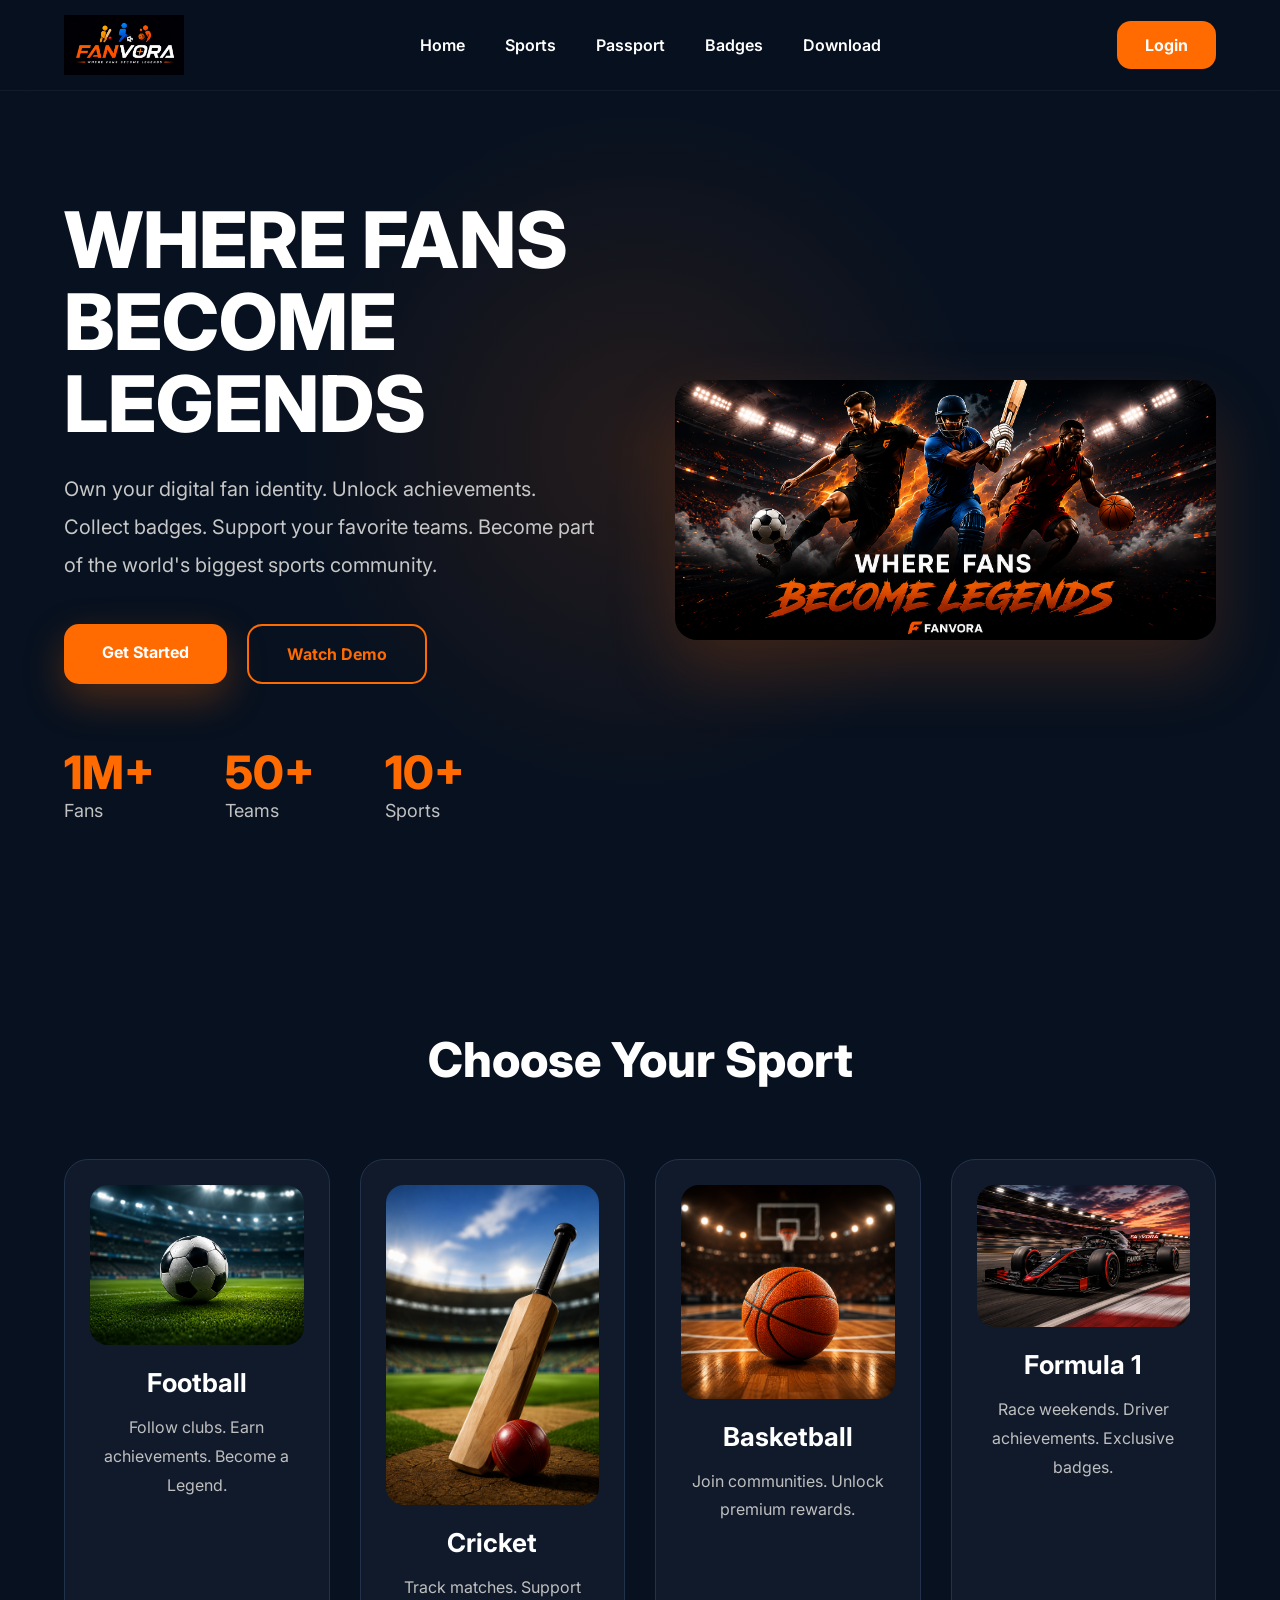
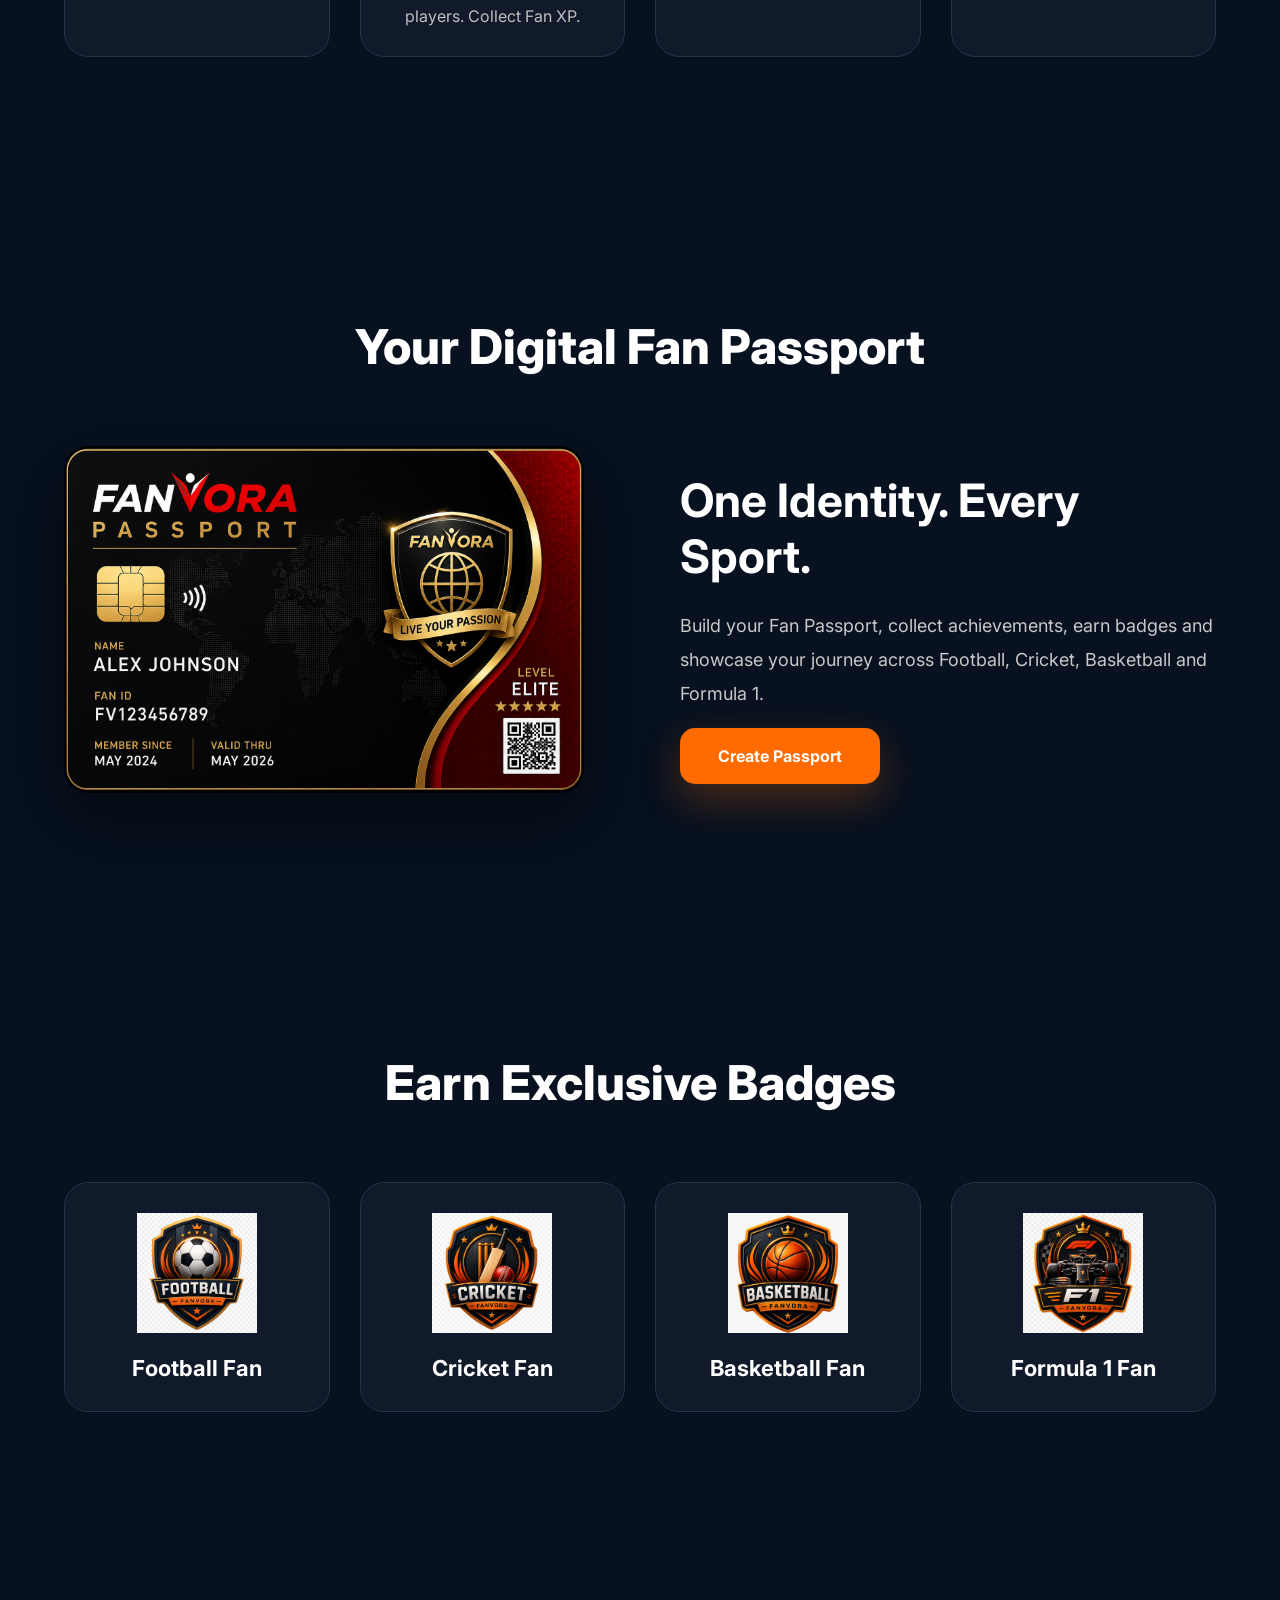
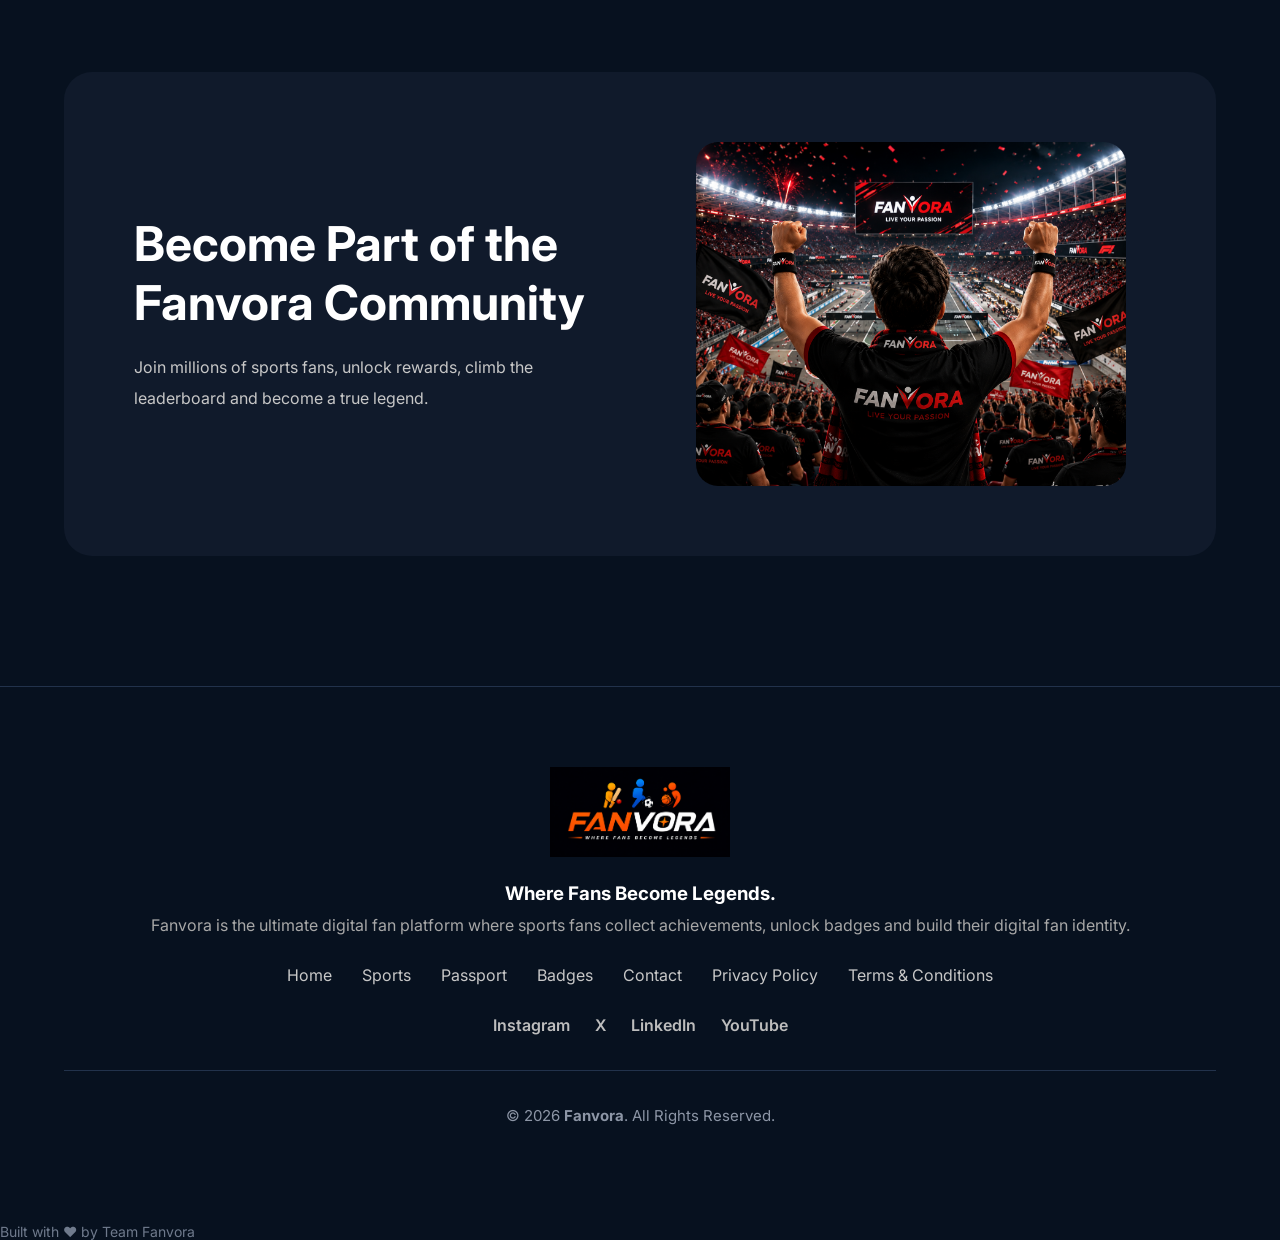
==== index.html @ 94b05913 "Fanvora V1" ====
<!DOCTYPE html>
<html lang="en">

<head>

<meta charset="UTF-8">
<meta name="viewport" content="width=device-width, initial-scale=1.0">

<title>Fanvora | Where Fans Become Legends</title>

<meta name="description"
content="Fanvora - The ultimate digital fan passport for football, cricket, basketball and Formula 1 fans.">

<link rel="preconnect" href="https://fonts.googleapis.com">
<link rel="preconnect" href="https://fonts.gstatic.com" crossorigin>

<link href="https://fonts.googleapis.com/css2?family=Inter:wght@300;400;500;600;700;800&display=swap"
rel="stylesheet">

<link rel="stylesheet" href="style.css">

</head>

<body>

<!-- ================= NAVBAR ================= -->

<header class="navbar">

<div class="container nav-container">

<a href="#" class="logo">

<img src="assets/logo/logo.png" alt="Fanvora">

</a>

<nav>

<ul class="nav-links">

<li><a href="#">Home</a></li>

<li><a href="#sports">Sports</a></li>

<li><a href="#passport">Passport</a></li>

<li><a href="#badges">Badges</a></li>

<li><a href="#">Download</a></li>

</ul>

</nav>

<a href="#" class="btn-login">
Login
</a>

</div>

</header>

<!-- ================= HERO ================= -->

<section class="hero">

<div class="hero-overlay"></div>

<div class="container hero-content">

<div class="hero-left">

<h1>

WHERE FANS<br>

BECOME LEGENDS

</h1>

<p>

Own your digital fan identity.

Unlock achievements.

Collect badges.

Support your favorite teams.

Become part of the world's biggest sports community.

</p>

<div class="hero-buttons">

<a href="#" class="primary-btn">

Get Started

</a>

<a href="#" class="secondary-btn">

Watch Demo

</a>

</div>

<div class="hero-stats">

<div>

<h2>1M+</h2>

<span>Fans</span>

</div>

<div>

<h2>50+</h2>

<span>Teams</span>

</div>

<div>

<h2>10+</h2>

<span>Sports</span>

</div>

</div>

</div>

<div class="hero-right">

<img
src="assets/hero/hero-banner.png"
alt="Hero Banner">

</div>

</div>

</section>

<!-- ================= SPORTS ================= -->

<section class="sports" id="sports">

<div class="container">

<h2 class="section-title">

Choose Your Sport

</h2>

<div class="sports-grid">

<div class="sport-card">

<img src="assets/sports/football.png">

<h3>Football</h3>

<p>

Follow clubs.

Earn achievements.

Become a Legend.

</p>

</div>

<div class="sport-card">

<img src="assets/sports/cricket.png">

<h3>Cricket</h3>

<p>

Track matches.

Support players.

Collect Fan XP.

</p>

</div>

<div class="sport-card">

<img src="assets/sports/basketball.png">

<h3>Basketball</h3>

<p>

Join communities.

Unlock premium rewards.

</p>

</div>

<div class="sport-card">

<img src="assets/sports/f1.png">

<h3>Formula 1</h3>

<p>

Race weekends.

Driver achievements.

Exclusive badges.

</p>

</div>

</div>

</div>

</section>
<!-- ================= PASSPORT ================= -->

<section class="passport" id="passport">

    <div class="container">

        <h2 class="section-title">
            Your Digital Fan Passport
        </h2>

        <div class="passport-wrapper">

            <div class="passport-image">
                <img src="assets/passport/passport.png" alt="Fan Passport">
            </div>

            <div class="passport-content">

                <h3>One Identity. Every Sport.</h3>

                <p>
                    Build your Fan Passport, collect achievements,
                    earn badges and showcase your journey across
                    Football, Cricket, Basketball and Formula 1.
                </p>

                <a href="#" class="primary-btn">
                    Create Passport
                </a>

            </div>

        </div>

    </div>

</section>

<!-- ================= BADGES ================= -->

<section class="badges" id="badges">

    <div class="container">

        <h2 class="section-title">
            Earn Exclusive Badges
        </h2>

        <div class="badge-grid">

            <div class="badge-card">
                <img src="assets/badges/football-badge.png" alt="Football Badge">
                <h3>Football Fan</h3>
            </div>

            <div class="badge-card">
                <img src="assets/badges/cricket-badge.png" alt="Cricket Badge">
                <h3>Cricket Fan</h3>
            </div>

            <div class="badge-card">
                <img src="assets/badges/basketball-badge.png" alt="Basketball Badge">
                <h3>Basketball Fan</h3>
            </div>

            <div class="badge-card">
                <img src="assets/badges/f1-badge.png" alt="F1 Badge">
                <h3>Formula 1 Fan</h3>
            </div>

        </div>

    </div>

</section>

<!-- ================= COMMUNITY ================= -->

<section class="community">

    <div class="container community-box">

        <div>

            <h2>Become Part of the Fanvora Community</h2>

            <p>
                Join millions of sports fans, unlock rewards,
                climb the leaderboard and become a true legend.
            </p>

        </div>

        <img src="assets/avatars/fan-avatar.png" alt="Fan Avatar">

    </div>

</section>

<!-- ================= FOOTER ================= -->

<footer>

    <div class="container">

        <img src="assets/logo/logo.png"
        alt="Fanvora Logo"
        class="footer-logo">

        <h3>Where Fans Become Legends.</h3>

        <p>
            Fanvora is the ultimate digital fan platform where sports fans
            collect achievements, unlock badges and build their digital
            fan identity.
        </p>

        <div class="footer-links">

            <a href="#">Home</a>

            <a href="#sports">Sports</a>

            <a href="#passport">Passport</a>

            <a href="#badges">Badges</a>

            <a href="#">Contact</a>

            <a href="#">Privacy Policy</a>

            <a href="#">Terms & Conditions</a>

        </div>

        <div class="social-links">

            <a href="#">Instagram</a>

            <a href="#">X</a>

            <a href="#">LinkedIn</a>

            <a href="#">YouTube</a>

        </div>

        <hr>

        <p class="copyright">

            © 2026 <strong>Fanvora</strong>. All Rights Reserved.

        </p>

    </div>

</footer>
<p class="developer">

    Built with ❤️ by Team Fanvora
    
    </p>

<script src="script.js"></script>

</body>

</html>
---- style.css ----
/* ===========================
   FANVORA V1 - FINAL CSS
=========================== */

*{
    margin:0;
    padding:0;
    box-sizing:border-box;
}

html{
    scroll-behavior:smooth;
}

body{
    font-family:'Inter',sans-serif;
    background:#07111f;
    color:#fff;
    overflow-x:hidden;
}

img{
    max-width:100%;
    display:block;
}

a{
    text-decoration:none;
}

ul{
    list-style:none;
}

.container{
    width:90%;
    max-width:1280px;
    margin:auto;
}

/* ===========================
   NAVBAR
=========================== */

.navbar{

    position:fixed;

    top:0;
    left:0;

    width:100%;

    z-index:1000;

    background:rgba(8,15,28,.88);

    backdrop-filter:blur(18px);

    border-bottom:1px solid rgba(255,255,255,.05);

}

.nav-container{

    display:flex;

    justify-content:space-between;

    align-items:center;

    height:90px;

}

.logo img{

    height:60px;

    width:auto;

}

.nav-links{

    display:flex;

    gap:40px;

}

.nav-links a{

    color:white;

    font-weight:600;

    transition:.3s;

}

.nav-links a:hover{

    color:#ff6b00;

}

.btn-login{

    background:#ff6b00;

    color:white;

    padding:14px 28px;

    border-radius:14px;

    font-weight:700;

    transition:.35s;

}

.btn-login:hover{

    transform:translateY(-3px);

    box-shadow:0 12px 30px rgba(255,106,0,.35);

}

/* ===========================
   HERO
=========================== */

.hero{

    min-height:100vh;

    display:flex;

    align-items:center;

    padding-top:120px;

    background:

    radial-gradient(circle at center,
    rgba(255,106,0,.12),
    transparent 45%),

    #07111f;

}

.hero-content{

    display:grid;

    grid-template-columns:1fr 1fr;

    gap:70px;

    align-items:center;

}

.hero h1{

    font-size:78px;

    line-height:1.05;

    font-weight:800;

    margin-bottom:25px;

}

.hero p{

    max-width:560px;

    color:#c7c7c7;

    line-height:1.9;

    font-size:20px;

}

.hero-buttons{

    display:flex;

    gap:20px;

    margin-top:40px;

}

.primary-btn{

    background:#ff6b00;

    color:white;

    padding:18px 38px;

    border-radius:15px;

    font-weight:700;

    transition:.35s;

    box-shadow:0 15px 40px rgba(255,106,0,.28);

}

.primary-btn:hover{

    transform:translateY(-5px);

    box-shadow:0 20px 55px rgba(255,106,0,.45);

}

.secondary-btn{

    border:2px solid #ff6b00;

    color:#ff6b00;

    padding:18px 38px;

    border-radius:15px;

    transition:.35s;

    font-weight:700;

}

.secondary-btn:hover{

    background:#ff6b00;

    color:white;

    box-shadow:0 0 25px rgba(255,106,0,.45);

}

.hero-right{

    text-align:center;

}

.hero-right img{

    width:100%;

    max-width:650px;

    border-radius:22px;

    transition:.45s;

    box-shadow:0 30px 70px rgba(255,106,0,.18);

}

.hero-right img:hover{

    transform:scale(1.03);

}

.hero-stats{

    display:flex;

    gap:70px;

    margin-top:60px;

}

.hero-stats h2{

    color:#ff6b00;

    font-size:46px;

    font-weight:800;

}

.hero-stats span{

    color:#c1c1c1;

    font-size:18px;

}
/* ===========================
   SECTION TITLE
=========================== */

.section-title{

    text-align:center;

    font-size:48px;

    font-weight:800;

    margin-bottom:70px;

}

/* ===========================
   SPORTS
=========================== */

.sports{

    padding:130px 0;

}

.sports-grid{

    display:grid;

    grid-template-columns:repeat(4,1fr);

    gap:30px;

}

.sport-card{

    background:#101a2b;

    border:1px solid #22324b;

    border-radius:24px;

    padding:25px;

    text-align:center;

    overflow:hidden;

    transition:.4s;

}

.sport-card:hover{

    transform:translateY(-10px);

    border-color:#ff6b00;

    box-shadow:0 25px 60px rgba(255,106,0,.25);

}

.sport-card img{

    width:100%;

    border-radius:18px;

    margin-bottom:22px;

    transition:.5s;

}

.sport-card:hover img{

    transform:scale(1.08);

}

.sport-card h3{

    font-size:26px;

    margin-bottom:15px;

}

.sport-card p{

    color:#bfbfbf;

    line-height:1.8;

}

/* ===========================
   PASSPORT
=========================== */

.passport{

    padding:130px 0;

}

.passport-wrapper{

    display:grid;

    grid-template-columns:1fr 1fr;

    gap:80px;

    align-items:center;

}

.passport-image{

    text-align:center;

}

.passport-image img{

    width:100%;

    max-width:520px;

    border-radius:24px;

    box-shadow:0 25px 70px rgba(0,0,0,.45);

    transition:.4s;

}

.passport-image img:hover{

    transform:scale(1.03);

}

.passport-content h3{

    font-size:46px;

    margin-bottom:25px;

}

.passport-content p{

    color:#c8c8c8;

    line-height:1.9;

    margin-bottom:35px;

    font-size:18px;

}

/* ===========================
   BADGES
=========================== */

.badges{

    padding:130px 0;

}

.badge-grid{

    display:grid;

    grid-template-columns:repeat(4,1fr);

    gap:30px;

}

.badge-card{

    background:#101a2b;

    border:1px solid #22324b;

    border-radius:24px;

    padding:30px;

    text-align:center;

    transition:.4s;

}

.badge-card:hover{

    transform:translateY(-10px);

    border-color:#ff6b00;

    box-shadow:0 25px 60px rgba(255,106,0,.25);

}

.badge-card img{

    width:120px;

    margin:auto;

    margin-bottom:22px;

    transition:.45s;

}

.badge-card:hover img{

    transform:scale(1.12) rotate(6deg);

}

.badge-card h3{

    font-size:22px;

}

/* ===========================
   COMMUNITY
=========================== */

.community{

    padding:130px 0;

}

.community-box{

    background:#101a2b;

    border-radius:28px;

    padding:70px;

    display:grid;

    grid-template-columns:1fr 1fr;

    gap:70px;

    align-items:center;

}

.community-box h2{

    font-size:48px;

    margin-bottom:20px;

}

.community-box p{

    color:#c7c7c7;

    line-height:1.9;

}

.community-box img{

    width:100%;

    max-width:430px;

    margin:auto;

    border-radius:22px;

    transition:.45s;

}

.community-box img:hover{

    transform:scale(1.05);

}

/* ===========================
   FOOTER
=========================== */

footer{

    padding:80px 0;

    border-top:1px solid #22324b;

    text-align:center;

}

.footer-logo{

    width:180px;

    margin:auto;

    margin-bottom:25px;

}

footer p{

    color:#a7a7a7;

    margin-top:10px;

}

.footer-links{

    display:flex;

    justify-content:center;

    flex-wrap:wrap;

    gap:30px;

    margin-top:30px;

}

.footer-links a{

    color:#c7c7c7;

    transition:.3s;

}

.footer-links a:hover{

    color:#ff6b00;

}
.social-links{

    display:flex;
    
    justify-content:center;
    
    gap:25px;
    
    margin:30px 0;
    
    flex-wrap:wrap;
    
    }
    
    .social-links a{
    
    color:#bdbdbd;
    
    transition:.3s;
    
    font-weight:600;
    
    }
    
    .social-links a:hover{
    
    color:#ff6b00;
    
    }
    
    footer hr{
    
    margin:35px 0;
    
    border:none;
    
    height:1px;
    
    background:#22324b;
    
    }
    
    .copyright{
    
    color:#8d96a6;
    
    font-size:15px;
    
    }
    .developer{

        margin-top:18px;
        
        font-size:14px;
        
        color:#6f7a8c;
        
        }
/* ===========================
   RESPONSIVE
=========================== */

@media (max-width:1100px){

    .hero-content,
    .passport-wrapper,
    .community-box{
    
    grid-template-columns:1fr;
    
    text-align:center;
    
    }
    
    .hero-right{
    
    order:-1;
    
    }
    
    .hero p{
    
    margin:auto;
    
    }
    
    .hero-buttons{
    
    justify-content:center;
    
    }
    
    .hero-stats{
    
    justify-content:center;
    
    }
    
    .sports-grid,
    .badge-grid{
    
    grid-template-columns:repeat(2,1fr);
    
    }
    
    }
    
    @media (max-width:768px){
    
    .nav-container{
    
    flex-direction:column;
    
    height:auto;
    
    padding:20px 0;
    
    gap:20px;
    
    }
    
    .nav-links{
    
    flex-wrap:wrap;
    
    justify-content:center;
    
    gap:20px;
    
    }
    
    .hero{
    
    padding-top:180px;
    
    }
    
    .hero h1{
    
    font-size:48px;
    
    }
    
    .hero p{
    
    font-size:17px;
    
    }
    
    .hero-buttons{
    
    flex-direction:column;
    
    align-items:center;
    
    }
    
    .hero-stats{
    
    flex-direction:column;
    
    gap:25px;
    
    }
    
    .sports-grid,
    .badge-grid{
    
    grid-template-columns:1fr;
    
    }
    
    .community-box{
    
    padding:35px;
    
    }
    
    .passport-content h3,
    .community-box h2{
    
    font-size:34px;
    
    }
    
    .section-title{
    
    font-size:38px;
    
    }
    
    }
    
    @media (max-width:480px){
    
    .container{
    
    width:92%;
    
    }
    
    .logo img{
    
    height:45px;
    
    }
    
    .hero h1{
    
    font-size:36px;
    
    }
    
    .primary-btn,
    .secondary-btn{
    
    width:100%;
    
    text-align:center;
    
    }
    
    .hero-right img{
    
    max-width:100%;
    
    }
    
    .footer-logo{
    
    width:150px;
    
    }
    
    }
    
    /* ===========================
    ANIMATIONS
    =========================== */
    
    @keyframes fadeUp{
    
    0%{
    
    opacity:0;
    
    transform:translateY(40px);
    
    }
    
    100%{
    
    opacity:1;
    
    transform:translateY(0);
    
    }
    
    }
    
    .hero,
    .sports,
    .passport,
    .badges,
    .community{
    
    animation:fadeUp .9s ease;
    
    }
    
    .sport-card,
    .badge-card,
    .primary-btn,
    .secondary-btn{
    
    transition:all .35s ease;
    
    }
    
    /* Floating Animation */
    
    @keyframes floating{
    
    0%{
    
    transform:translateY(0px);
    
    }
    
    50%{
    
    transform:translateY(-10px);
    
    }
    
    100%{
    
    transform:translateY(0px);
    
    }
    
    }
    
    .hero-right img{
    
    animation:floating 4s ease-in-out infinite;
    
    }
    
    /* ===========================
    CUSTOM SCROLLBAR
    =========================== */
    
    ::-webkit-scrollbar{
    
    width:10px;
    
    }
    
    ::-webkit-scrollbar-track{
    
    background:#08111f;
    
    }
    
    ::-webkit-scrollbar-thumb{
    
    background:#ff6b00;
    
    border-radius:20px;
    
    }
    
    ::-webkit-scrollbar-thumb:hover{
    
    background:#ff8c32;
    
    }
    
    /* ===========================
    SELECTION
    =========================== */
    
    ::selection{
    
    background:#ff6b00;
    
    color:#fff;
    
    }
    
    /* ===========================
    EXTRA POLISH
    =========================== */
    
    section{
    
    position:relative;
    
    }
    
    .primary-btn,
    .secondary-btn,
    .btn-login{
    
    cursor:pointer;
    
    }
    
    .sport-card,
    .badge-card{
    
    cursor:pointer;
    
    }
    
    .hero-right img,
    .passport-image img,
    .community-box img{
    
    user-select:none;
    
    }
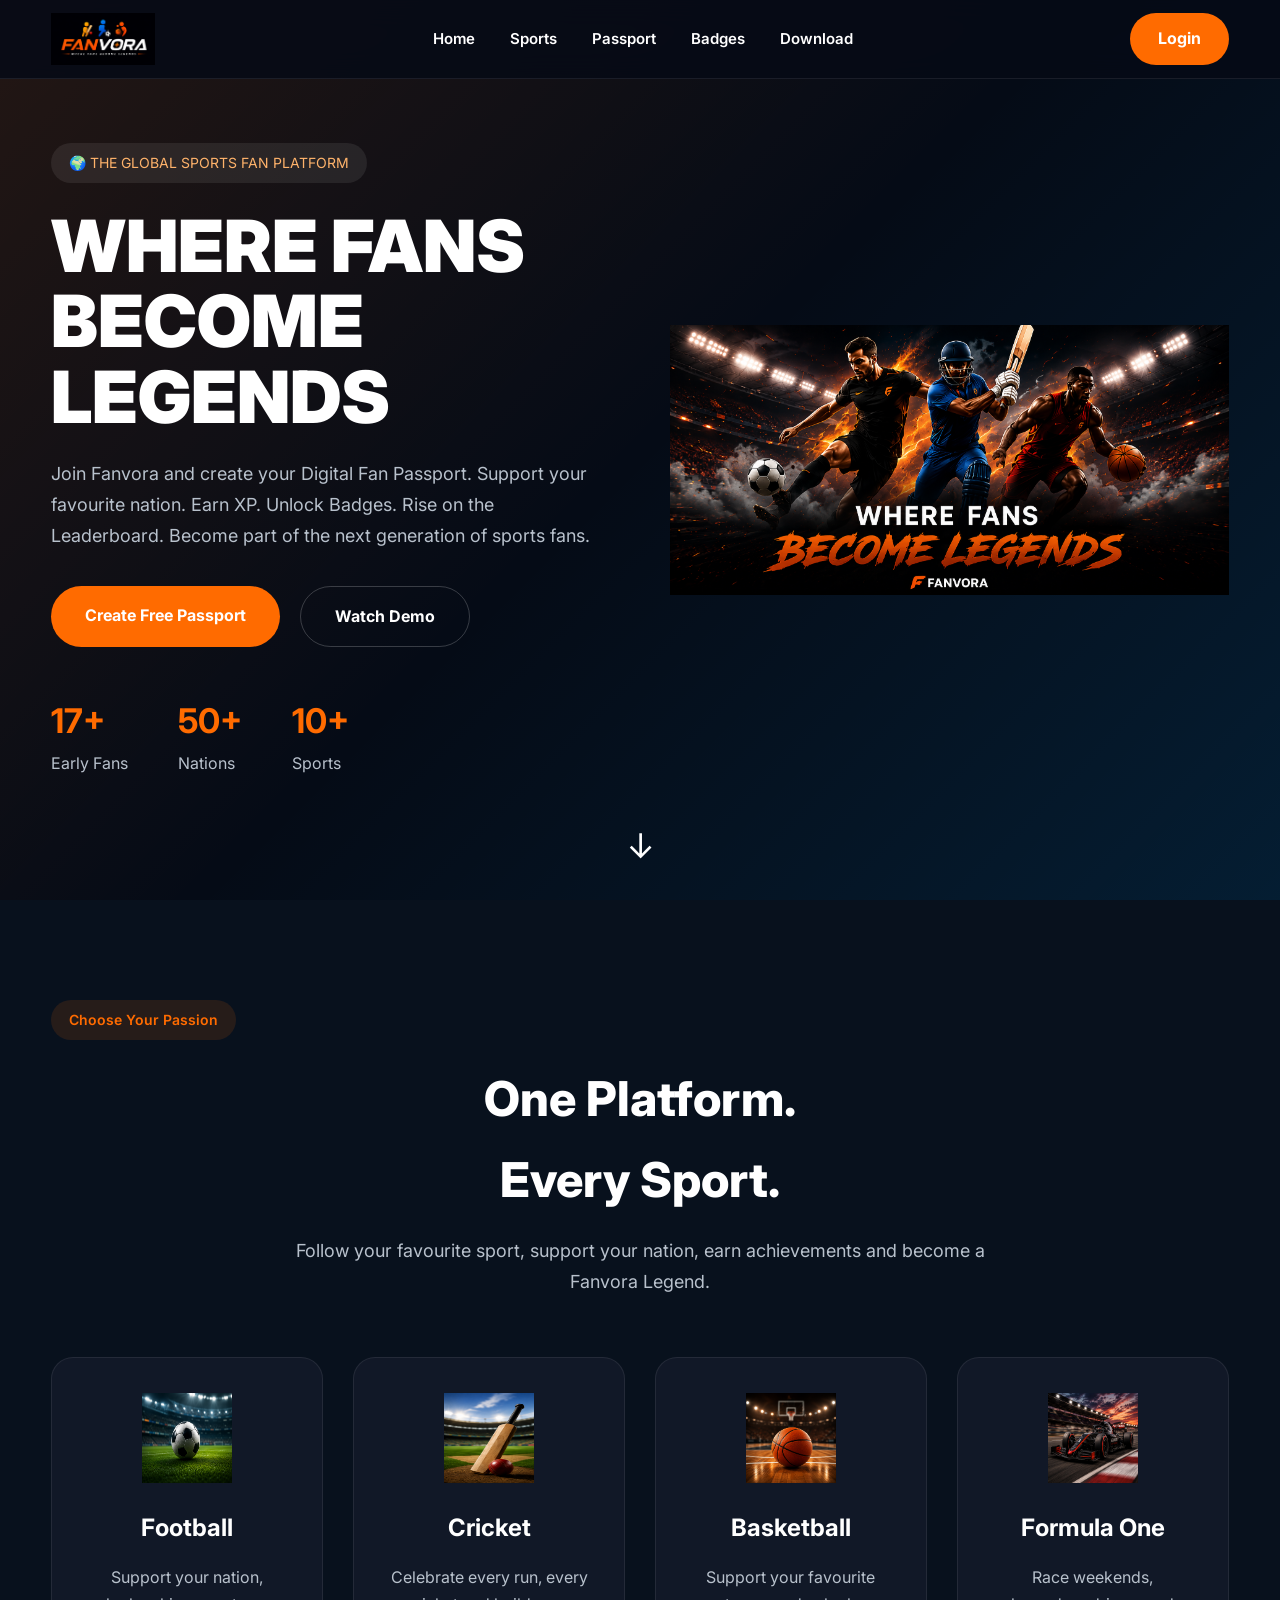
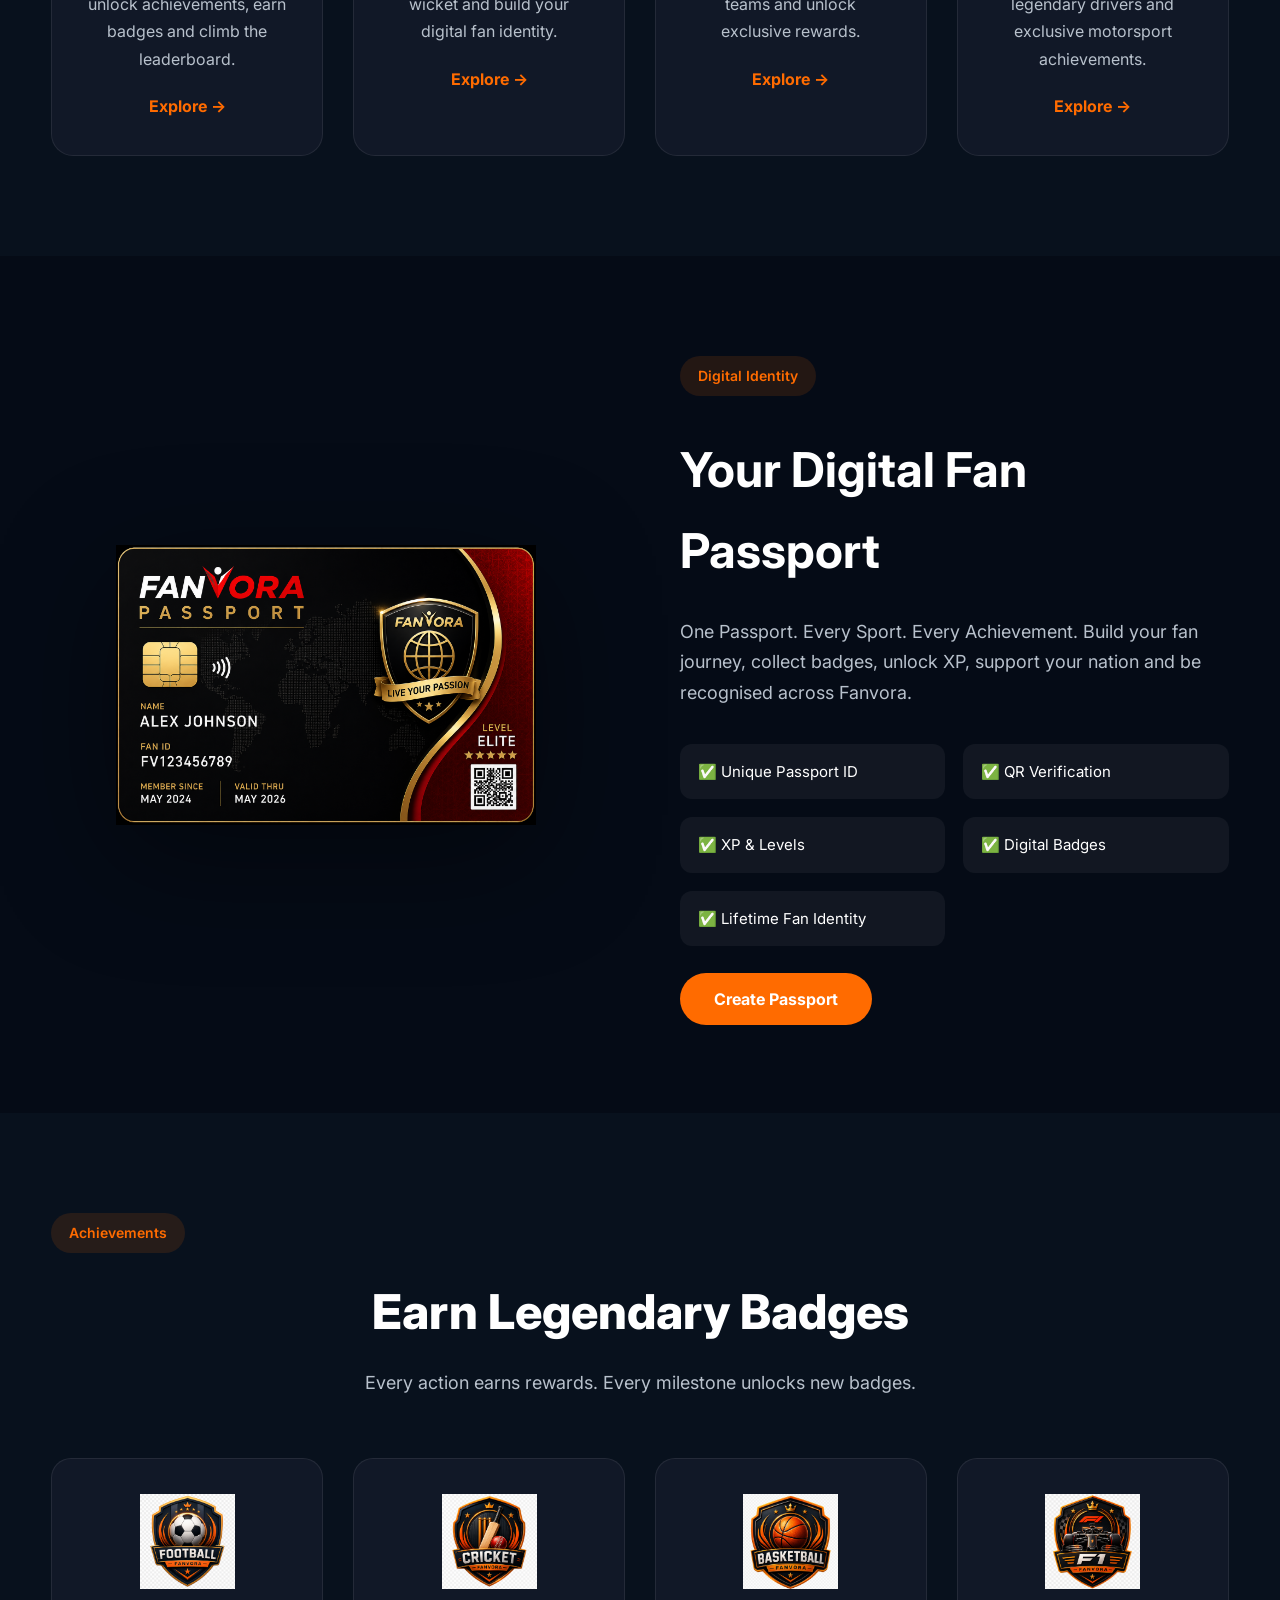
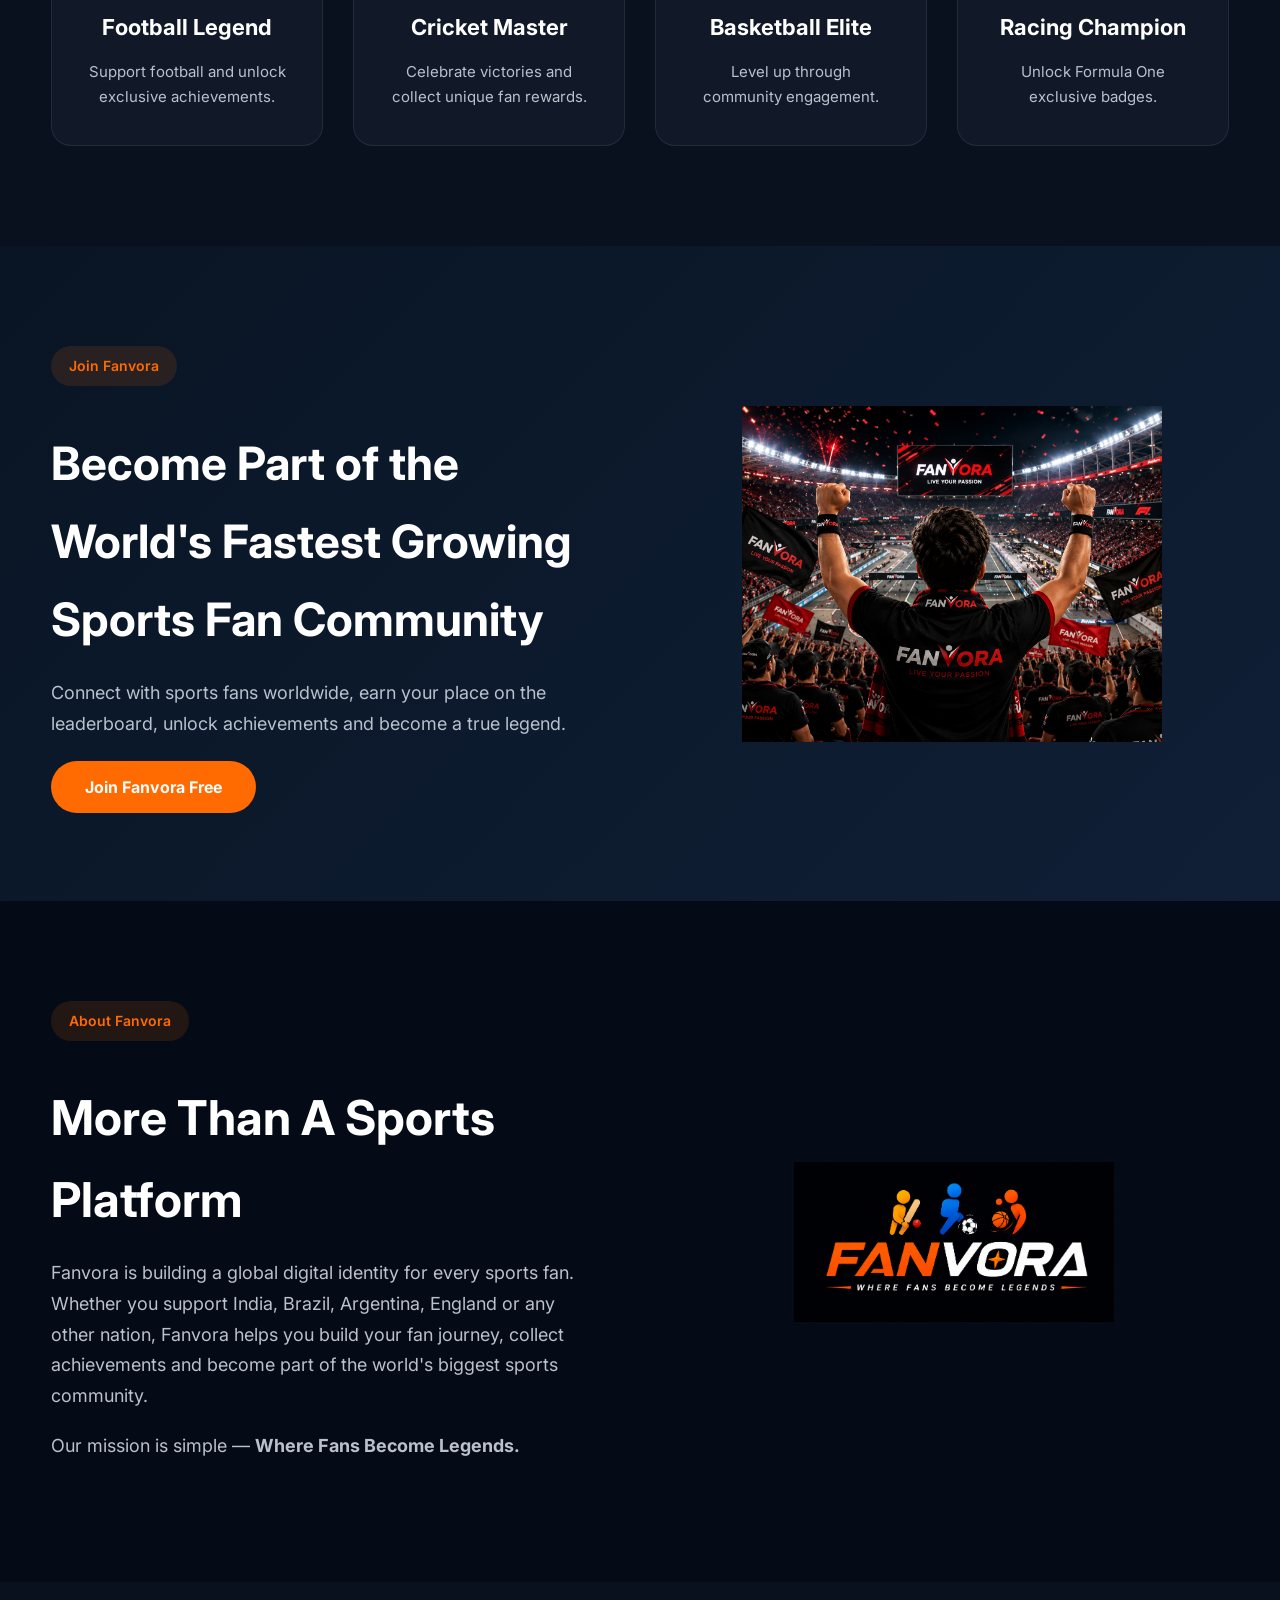
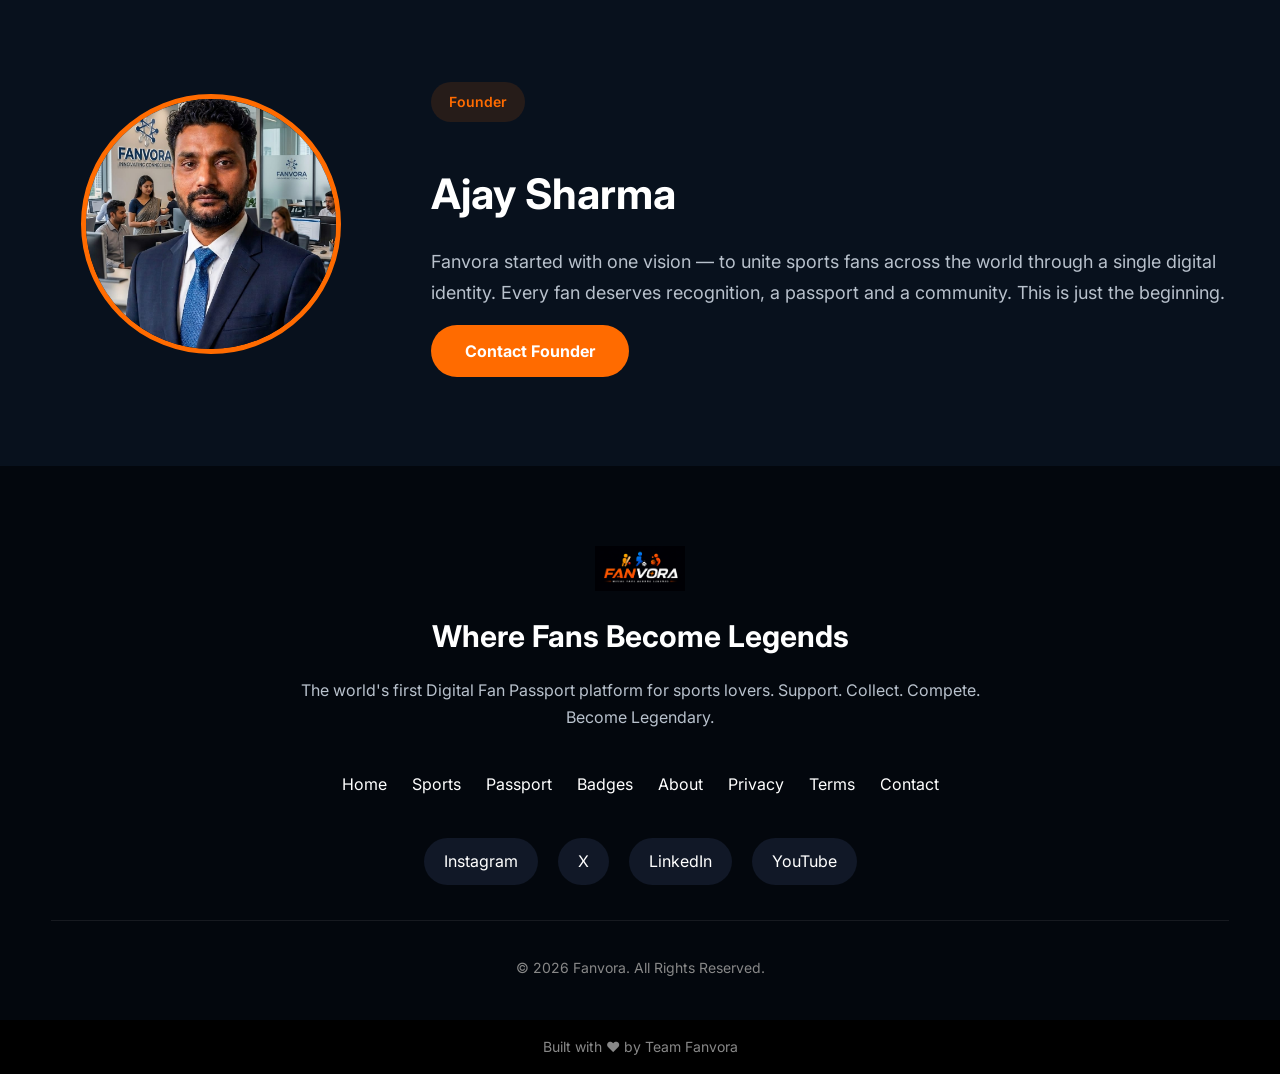
==== commit 00b54dbc: "Fanvora V2 Beta - Dashboard, Passport, Leaderboard & UI Updates" ====
--- a/index.html
+++ b/index.html
@@ -9,37 +9,49 @@
 <title>Fanvora | Where Fans Become Legends</title>
 
 <meta name="description"
-content="Fanvora - The ultimate digital fan passport for football, cricket, basketball and Formula 1 fans.">
+content="Fanvora is the world's first digital sports fan passport platform where fans support nations, earn badges, climb leaderboards and become legends.">
+
+<meta name="keywords"
+content="Football Fans, Cricket Fans, Fan Passport, Sports Community, Fanvora, FIFA, Cricket World Cup">
+
+<meta name="theme-color" content="#07111f">
 
 <link rel="preconnect" href="https://fonts.googleapis.com">
 <link rel="preconnect" href="https://fonts.gstatic.com" crossorigin>
 
-<link href="https://fonts.googleapis.com/css2?family=Inter:wght@300;400;500;600;700;800&display=swap"
+<link href="https://fonts.googleapis.com/css2?family=Inter:wght@300;400;500;600;700;800;900&display=swap"
 rel="stylesheet">
 
 <link rel="stylesheet" href="style.css">
 
+<link rel="icon"
+href="assets/logo/logo.png">
+
 </head>
 
 <body>
 
-<!-- ================= NAVBAR ================= -->
+<!-- ==========================================
+NAVBAR
+========================================== -->
 
 <header class="navbar">
 
 <div class="container nav-container">
 
-<a href="#" class="logo">
-
-<img src="assets/logo/logo.png" alt="Fanvora">
+<a href="#hero" class="logo">
+
+<img
+src="assets/logo/logo.png"
+alt="Fanvora Logo">
 
 </a>
 
-<nav>
+<nav id="navbar">
 
 <ul class="nav-links">
 
-<li><a href="#">Home</a></li>
+<li><a href="#hero">Home</a></li>
 
 <li><a href="#sports">Sports</a></li>
 
@@ -47,23 +59,39 @@
 
 <li><a href="#badges">Badges</a></li>
 
-<li><a href="#">Download</a></li>
+<li><a href="#" id="downloadBtn">Download</a></li>
 
 </ul>
 
 </nav>
 
-<a href="#" class="btn-login">
+<div class="nav-actions">
+
+<a href="login.html" class="btn-login">
+
 Login
+
 </a>
 
+<button class="menu-toggle"
+id="menuToggle">
+
+☰
+
+</button>
+
+</div>
+
 </div>
 
 </header>
 
-<!-- ================= HERO ================= -->
-
-<section class="hero">
+<!-- ==========================================
+HERO
+========================================== -->
+
+<section class="hero"
+id="hero">
 
 <div class="hero-overlay"></div>
 
@@ -71,6 +99,12 @@
 
 <div class="hero-left">
 
+<span class="hero-tag">
+
+🌍 THE GLOBAL SPORTS FAN PLATFORM
+
+</span>
+
 <h1>
 
 WHERE FANS<br>
@@ -81,27 +115,32 @@
 
 <p>
 
-Own your digital fan identity.
-
-Unlock achievements.
-
-Collect badges.
-
-Support your favorite teams.
-
-Become part of the world's biggest sports community.
+Join Fanvora and create your Digital Fan Passport.
+
+Support your favourite nation.
+
+Earn XP.
+
+Unlock Badges.
+
+Rise on the Leaderboard.
+
+Become part of the next generation of sports fans.
 
 </p>
 
 <div class="hero-buttons">
 
-<a href="#" class="primary-btn">
-
-Get Started
+<a href="signup.html"
+class="primary-btn">
+
+Create Free Passport
 
 </a>
 
-<a href="#" class="secondary-btn">
+<a href="#"
+id="watchDemo"
+class="secondary-btn">
 
 Watch Demo
 
@@ -113,23 +152,35 @@
 
 <div>
 
-<h2>1M+</h2>
-
-<span>Fans</span>
+<h2 id="fanCounter">
+
+1000+
+
+</h2>
+
+<span>Early Fans</span>
 
 </div>
 
 <div>
 
-<h2>50+</h2>
-
-<span>Teams</span>
+<h2>
+
+50+
+
+</h2>
+
+<span>Nations</span>
 
 </div>
 
 <div>
 
-<h2>10+</h2>
+<h2>
+
+10+
+
+</h2>
 
 <span>Sports</span>
 
@@ -143,269 +194,616 @@
 
 <img
 src="assets/hero/hero-banner.png"
-alt="Hero Banner">
-
-</div>
+alt="Fanvora Hero">
+
+</div>
+
+</div>
+
+<div class="scroll-indicator">
+
+↓
 
 </div>
 
 </section>
-
-<!-- ================= SPORTS ================= -->
+<!-- ==========================================
+SPORTS
+========================================== -->
 
 <section class="sports" id="sports">
 
-<div class="container">
-
-<h2 class="section-title">
-
-Choose Your Sport
-
-</h2>
-
-<div class="sports-grid">
-
-<div class="sport-card">
-
-<img src="assets/sports/football.png">
-
-<h3>Football</h3>
-
-<p>
-
-Follow clubs.
-
-Earn achievements.
-
-Become a Legend.
-
-</p>
-
-</div>
-
-<div class="sport-card">
-
-<img src="assets/sports/cricket.png">
-
-<h3>Cricket</h3>
-
-<p>
-
-Track matches.
-
-Support players.
-
-Collect Fan XP.
-
-</p>
-
-</div>
-
-<div class="sport-card">
-
-<img src="assets/sports/basketball.png">
-
-<h3>Basketball</h3>
-
-<p>
-
-Join communities.
-
-Unlock premium rewards.
-
-</p>
-
-</div>
-
-<div class="sport-card">
-
-<img src="assets/sports/f1.png">
-
-<h3>Formula 1</h3>
-
-<p>
-
-Race weekends.
-
-Driver achievements.
-
-Exclusive badges.
-
-</p>
-
-</div>
-
-</div>
-
-</div>
-
-</section>
-<!-- ================= PASSPORT ================= -->
-
-<section class="passport" id="passport">
-
     <div class="container">
-
-        <h2 class="section-title">
-            Your Digital Fan Passport
-        </h2>
-
-        <div class="passport-wrapper">
-
-            <div class="passport-image">
-                <img src="assets/passport/passport.png" alt="Fan Passport">
-            </div>
-
-            <div class="passport-content">
-
-                <h3>One Identity. Every Sport.</h3>
-
-                <p>
-                    Build your Fan Passport, collect achievements,
-                    earn badges and showcase your journey across
-                    Football, Cricket, Basketball and Formula 1.
-                </p>
-
-                <a href="#" class="primary-btn">
-                    Create Passport
-                </a>
-
-            </div>
-
-        </div>
-
-    </div>
-
-</section>
-
-<!-- ================= BADGES ================= -->
-
-<section class="badges" id="badges">
-
+    
+    <span class="section-tag">
+    Choose Your Passion
+    </span>
+    
+    <h2 class="section-title">
+    
+    One Platform.<br>
+    Every Sport.
+    
+    </h2>
+    
+    <p class="section-subtitle">
+    
+    Follow your favourite sport, support your nation,
+    earn achievements and become a Fanvora Legend.
+    
+    </p>
+    
+    <div class="sports-grid">
+    
+    <a href="football.html" class="sport-card">
+    
+    <img src="assets/sports/football.png" alt="Football">
+    
+    <h3>Football</h3>
+    
+    <p>
+    Support your nation, unlock achievements,
+    earn badges and climb the leaderboard.
+    </p>
+    
+    <span>Explore →</span>
+    
+    </a>
+    
+    <a href="cricket.html" class="sport-card">
+    
+    <img src="assets/sports/cricket.png" alt="Cricket">
+    
+    <h3>Cricket</h3>
+    
+    <p>
+    Celebrate every run, every wicket and
+    build your digital fan identity.
+    </p>
+    
+    <span>Explore →</span>
+    
+    </a>
+    
+    <a href="basketball.html" class="sport-card">
+    
+    <img src="assets/sports/basketball.png" alt="Basketball">
+    
+    <h3>Basketball</h3>
+    
+    <p>
+    Support your favourite teams and
+    unlock exclusive rewards.
+    </p>
+    
+    <span>Explore →</span>
+    
+    </a>
+    
+    <a href="f1.html" class="sport-card">
+    
+    <img src="assets/sports/f1.png" alt="Formula 1">
+    
+    <h3>Formula One</h3>
+    
+    <p>
+    Race weekends, legendary drivers and
+    exclusive motorsport achievements.
+    </p>
+    
+    <span>Explore →</span>
+    
+    </a>
+    
+    </div>
+    
+    </div>
+    
+    </section>
+    
+    <!-- ==========================================
+    PASSPORT
+    ========================================== -->
+    
+    <section class="passport" id="passport">
+    
+    <div class="container passport-wrapper">
+    
+    <div class="passport-image">
+    
+    <img
+    src="assets/passport/passport.png"
+    alt="Digital Passport">
+    
+    </div>
+    
+    <div class="passport-content">
+    
+    <span class="section-tag">
+    
+    Digital Identity
+    
+    </span>
+    
+    <h2>
+    
+    Your Digital Fan Passport
+    
+    </h2>
+    
+    <p>
+    
+    One Passport.
+    
+    Every Sport.
+    
+    Every Achievement.
+    
+    Build your fan journey,
+    collect badges, unlock XP,
+    support your nation and
+    be recognised across Fanvora.
+    
+    </p>
+    
+    <div class="passport-features">
+    
+    <div>✅ Unique Passport ID</div>
+    
+    <div>✅ QR Verification</div>
+    
+    <div>✅ XP & Levels</div>
+    
+    <div>✅ Digital Badges</div>
+    
+    <div>✅ Lifetime Fan Identity</div>
+    
+    </div>
+    
+    <a href="login.html"
+    class="primary-btn">
+    
+    Create Passport
+    
+    </a>
+    
+    </div>
+    
+    </div>
+    
+    </section>
+    
+    <!-- ==========================================
+    BADGES
+    ========================================== -->
+    
+    <section class="badges"
+    id="badges">
+    
     <div class="container">
-
-        <h2 class="section-title">
-            Earn Exclusive Badges
-        </h2>
-
-        <div class="badge-grid">
-
-            <div class="badge-card">
-                <img src="assets/badges/football-badge.png" alt="Football Badge">
-                <h3>Football Fan</h3>
-            </div>
-
-            <div class="badge-card">
-                <img src="assets/badges/cricket-badge.png" alt="Cricket Badge">
-                <h3>Cricket Fan</h3>
-            </div>
-
-            <div class="badge-card">
-                <img src="assets/badges/basketball-badge.png" alt="Basketball Badge">
-                <h3>Basketball Fan</h3>
-            </div>
-
-            <div class="badge-card">
-                <img src="assets/badges/f1-badge.png" alt="F1 Badge">
-                <h3>Formula 1 Fan</h3>
-            </div>
-
-        </div>
-
-    </div>
-
-</section>
-
-<!-- ================= COMMUNITY ================= -->
-
-<section class="community">
-
+    
+    <span class="section-tag">
+    
+    Achievements
+    
+    </span>
+    
+    <h2 class="section-title">
+    
+    Earn Legendary Badges
+    
+    </h2>
+    
+    <p class="section-subtitle">
+    
+    Every action earns rewards.
+    
+    Every milestone unlocks new badges.
+    
+    </p>
+    
+    <div class="badge-grid">
+    
+        <a href="badges.html" class="badge-card">
+    
+    <img src="assets/badges/football-badge.png">
+    
+    <h3>Football Legend</h3>
+    
+    <p>
+    
+    Support football and unlock
+    exclusive achievements.
+    
+    </p>
+    
+</a>
+    
+    <a href="badges.html" class="badge-card">
+    
+    <img src="assets/badges/cricket-badge.png">
+    
+    <h3>Cricket Master</h3>
+    
+    <p>
+    
+    Celebrate victories and
+    collect unique fan rewards.
+    
+    </p>
+    
+</a>
+    
+    <a href="badges.html" class="badge-card">
+    
+    <img src="assets/badges/basketball-badge.png">
+    
+    <h3>Basketball Elite</h3>
+    
+    <p>
+    
+    Level up through
+    community engagement.
+    
+    </p>
+    
+</a>
+    
+    <a href="badges.html" class="badge-card">
+    
+    <img src="assets/badges/f1-badge.png">
+    
+    <h3>Racing Champion</h3>
+    
+    <p>
+    
+    Unlock Formula One
+    exclusive badges.
+    
+    </p>
+    
+</a>
+    
+    </div>
+    
+    </div>
+    
+    </section>
+    
+    <!-- ==========================================
+    COMMUNITY
+    ========================================== -->
+    
+    <section class="community">
+    
     <div class="container community-box">
-
-        <div>
-
-            <h2>Become Part of the Fanvora Community</h2>
-
-            <p>
-                Join millions of sports fans, unlock rewards,
-                climb the leaderboard and become a true legend.
-            </p>
-
-        </div>
-
-        <img src="assets/avatars/fan-avatar.png" alt="Fan Avatar">
-
-    </div>
-
-</section>
-
-<!-- ================= FOOTER ================= -->
-
-<footer>
-
+    
+    <div class="community-content">
+    
+    <span class="section-tag">
+    
+    Join Fanvora
+    
+    </span>
+    
+    <h2>
+    
+    Become Part of the World's Fastest Growing Sports Fan Community
+    
+    </h2>
+    
+    <p>
+    
+    Connect with sports fans worldwide,
+    earn your place on the leaderboard,
+    unlock achievements and become a true legend.
+    
+    </p>
+    
+    <a href="signup.html"
+    class="primary-btn">
+    
+    Join Fanvora Free
+    
+    </a>
+    
+    </div>
+    
+    <div class="community-image">
+    
+    <img
+    src="assets/avatars/fan-avatar.png"
+    alt="Fan Community">
+    
+    </div>
+    
+    </div>
+    
+    </section>
+    <!-- ==========================================
+ABOUT US
+========================================== -->
+
+<section class="about" id="about">
+
+    <div class="container about-wrapper">
+    
+    <div class="about-left">
+    
+    <span class="section-tag">
+    About Fanvora
+    </span>
+    
+    <h2>
+    
+    More Than A Sports Platform
+    
+    </h2>
+    
+    <p>
+    
+    Fanvora is building a global digital identity
+    for every sports fan.
+    
+    Whether you support India, Brazil,
+    Argentina, England or any other nation,
+    Fanvora helps you build your fan journey,
+    collect achievements and become part of
+    the world's biggest sports community.
+    
+    </p>
+    
+    <p>
+    
+    Our mission is simple —
+    
+    <strong>
+    Where Fans Become Legends.
+    </strong>
+    
+    </p>
+    
+    </div>
+    
+    <div class="about-right">
+    
+    <img
+    src="assets/logo/logo.png"
+    alt="Fanvora">
+    
+    </div>
+    
+    </div>
+    
+    </section>
+    
+    <!-- ==========================================
+    FOUNDER
+    ========================================== -->
+    
+    <section class="founder">
+    
+    <div class="container founder-box">
+    
+    <div class="founder-image">
+    
+    <img
+    src="assets/founder/ajay.png"
+    alt="Ajay Sharma">
+    
+    </div>
+    
+    <div class="founder-content">
+    
+    <span class="section-tag">
+    
+    Founder
+    
+    </span>
+    
+    <h2>
+    
+    Ajay Sharma
+    
+    </h2>
+    
+    <p>
+    
+    Fanvora started with one vision —
+    
+    to unite sports fans across the world
+    through a single digital identity.
+    
+    Every fan deserves recognition,
+    a passport and a community.
+    
+    This is just the beginning.
+    
+    </p>
+    
+    <a href="mailto:contact@fanvora.in"
+    class="primary-btn">
+    
+    Contact Founder
+    
+    </a>
+    
+    </div>
+    
+    </div>
+    
+    </section>
+    
+    <!-- ==========================================
+    FOOTER
+    ========================================== -->
+    
+    <footer>
+    
     <div class="container">
-
-        <img src="assets/logo/logo.png"
-        alt="Fanvora Logo"
-        class="footer-logo">
-
-        <h3>Where Fans Become Legends.</h3>
-
-        <p>
-            Fanvora is the ultimate digital fan platform where sports fans
-            collect achievements, unlock badges and build their digital
-            fan identity.
-        </p>
-
-        <div class="footer-links">
-
-            <a href="#">Home</a>
-
-            <a href="#sports">Sports</a>
-
-            <a href="#passport">Passport</a>
-
-            <a href="#badges">Badges</a>
-
-            <a href="#">Contact</a>
-
-            <a href="#">Privacy Policy</a>
-
-            <a href="#">Terms & Conditions</a>
-
-        </div>
-
-        <div class="social-links">
-
-            <a href="#">Instagram</a>
-
-            <a href="#">X</a>
-
-            <a href="#">LinkedIn</a>
-
-            <a href="#">YouTube</a>
-
-        </div>
-
-        <hr>
-
-        <p class="copyright">
-
-            © 2026 <strong>Fanvora</strong>. All Rights Reserved.
-
-        </p>
-
-    </div>
-
-</footer>
-<p class="developer">
-
+    
+    <img
+    src="assets/logo/logo.png"
+    class="footer-logo"
+    alt="Fanvora">
+    
+    <h3>
+    
+    Where Fans Become Legends
+    
+    </h3>
+    
+    <p>
+    
+    The world's first Digital Fan Passport platform
+    for sports lovers.
+    
+    Support.
+    
+    Collect.
+    
+    Compete.
+    
+    Become Legendary.
+    
+    </p>
+    
+    <div class="footer-links">
+    
+    <a href="#hero">Home</a>
+    
+    <a href="#sports">Sports</a>
+    
+    <a href="#passport">Passport</a>
+    
+    <a href="#badges">Badges</a>
+    
+    <a href="#about">About</a>
+    
+    <a href="privacy.html">Privacy</a>
+    
+    <a href="terms.html">Terms</a>
+    
+    <a href="contact.html">Contact</a>
+    
+    </div>
+    
+    <div class="social-links">
+    
+    <a href="https://instagram.com/fanvora"
+    target="_blank">
+    
+    Instagram
+    
+    </a>
+    
+    <a href="https://x.com"
+    target="_blank">
+    
+    X
+    
+    </a>
+    
+    <a href="https://linkedin.com"
+    target="_blank">
+    
+    LinkedIn
+    
+    </a>
+    
+    <a href="https://youtube.com"
+    target="_blank">
+    
+    YouTube
+    
+    </a>
+    
+    </div>
+    
+    <hr>
+    
+    <p class="copyright">
+    
+    © 2026 Fanvora.
+    
+    All Rights Reserved.
+    
+    </p>
+    
+    </div>
+    
+    </footer>
+    
+    <!-- ==========================================
+    DOWNLOAD MODAL
+    ========================================== -->
+    
+    <div id="downloadModal"
+    class="modal">
+    
+    <div class="modal-content">
+    
+    <h2>
+    
+    Fanvora App
+    
+    </h2>
+    
+    <p>
+    
+    Android APK Coming Soon 🚀
+    
+    </p>
+    
+    <button id="closeDownload">
+    
+    Close
+    
+    </button>
+    
+    </div>
+    
+    </div>
+    
+    <!-- ==========================================
+    DEMO MODAL
+    ========================================== -->
+    
+    <div id="demoModal"
+    class="modal">
+    
+    <div class="modal-content">
+    
+    <h2>
+    
+    Fanvora Demo
+    
+    </h2>
+    
+    <p>
+    
+    Demo video will be available soon.
+    
+    </p>
+    
+    <button id="closeDemo">
+    
+    Close
+    
+    </button>
+    
+    </div>
+    
+    </div>
+    
+    <p class="developer">
+    
     Built with ❤️ by Team Fanvora
     
     </p>
-
-<script src="script.js"></script>
-
-</body>
-
-</html>+    
+    <script src="script.js"></script>
+    
+    </body>
+    
+    </html>
--- a/style.css
+++ b/style.css
@@ -1,878 +1,1043 @@
-/* ===========================
-   FANVORA V1 - FINAL CSS
-=========================== */
+/* ==========================================
+   FANVORA V1.1
+   GLOBAL
+========================================== */
 
 *{
     margin:0;
     padding:0;
     box-sizing:border-box;
-}
-
-html{
     scroll-behavior:smooth;
-}
-
-body{
+    }
+    
+    :root{
+    
+    --primary:#ff6b00;
+    --secondary:#0b1220;
+    --bg:#050b16;
+    --card:#111827;
+    --white:#ffffff;
+    --gray:#b8c1cc;
+    --border:rgba(255,255,255,.08);
+    
+    }
+    
+    body{
+    
     font-family:'Inter',sans-serif;
-    background:#07111f;
-    color:#fff;
+    background:var(--bg);
+    color:var(--white);
     overflow-x:hidden;
-}
-
-img{
+    line-height:1.7;
+    
+    }
+    
+    img{
+    
     max-width:100%;
     display:block;
-}
-
-a{
+    
+    }
+    
+    a{
+    
     text-decoration:none;
-}
-
-ul{
-    list-style:none;
-}
-
-.container{
-    width:90%;
-    max-width:1280px;
+    color:inherit;
+    
+    }
+    
+    .container{
+    
+    width:min(1200px,92%);
     margin:auto;
-}
-
-/* ===========================
-   NAVBAR
-=========================== */
-
-.navbar{
-
+    
+    }
+    
+    
+    /* ==========================================
+    NAVBAR
+    ========================================== */
+    
+    .navbar{
+    
     position:fixed;
-
     top:0;
     left:0;
+    width:100%;
+    z-index:999;
+    background:rgba(6,11,22,.88);
+    backdrop-filter:blur(14px);
+    border-bottom:1px solid rgba(255,255,255,.08);
+    
+    }
+    
+    .nav-container{
+    
+    display:flex;
+    align-items:center;
+    justify-content:space-between;
+    height:78px;
+    
+    }
+    
+    .logo img{
+    
+    height:52px;
+    
+    }
+    
+    .nav-links{
+    
+    display:flex;
+    align-items:center;
+    gap:35px;
+    list-style:none;
+    
+    }
+    
+    .nav-links a{
+    
+    font-size:15px;
+    font-weight:600;
+    transition:.3s;
+    
+    }
+    
+    .nav-links a:hover{
+    
+    color:var(--primary);
+    
+    }
+    
+    .nav-actions{
+    
+    display:flex;
+    align-items:center;
+    gap:15px;
+    
+    }
+    
+    .btn-login{
+    
+    padding:12px 28px;
+    border-radius:40px;
+    background:var(--primary);
+    color:#fff;
+    font-weight:700;
+    transition:.3s;
+    
+    }
+    
+    .btn-login:hover{
+    
+    transform:translateY(-2px);
+    box-shadow:0 12px 30px rgba(255,107,0,.35);
+    
+    }
+    
+    
+    /* ==========================================
+    MENU
+    ========================================== */
+    
+    .menu-toggle{
+    
+    display:none;
+    font-size:32px;
+    cursor:pointer;
+    color:white;
+    
+    }
+    
+    
+    /* ==========================================
+    HERO
+    ========================================== */
+    
+    .hero{
+    
+    min-height:100vh;
+    display:flex;
+    align-items:center;
+    position:relative;
+    padding-top:120px;
+    overflow:hidden;
+    
+    }
+    
+    .hero-overlay{
+    
+    position:absolute;
+    inset:0;
+    background:linear-gradient(
+    135deg,
+    rgba(255,107,0,.12),
+    transparent,
+    rgba(0,162,255,.12)
+    );
+    
+    }
+    
+    .hero-content{
+    
+    display:grid;
+    grid-template-columns:1fr 1fr;
+    align-items:center;
+    gap:60px;
+    position:relative;
+    z-index:2;
+    
+    }
+    
+    .hero-tag{
+    
+    display:inline-block;
+    padding:8px 18px;
+    border-radius:50px;
+    background:rgba(255,255,255,.08);
+    color:#ffb36b;
+    font-size:14px;
+    margin-bottom:25px;
+    
+    }
+    
+    .hero h1{
+    
+    font-size:72px;
+    font-weight:900;
+    line-height:1.05;
+    margin-bottom:25px;
+    
+    }
+    
+    .hero p{
+    
+    font-size:18px;
+    color:var(--gray);
+    max-width:600px;
+    margin-bottom:35px;
+    
+    }
+    
+    .hero-buttons{
+    
+    display:flex;
+    gap:20px;
+    flex-wrap:wrap;
+    
+    }
+    
+    .primary-btn{
+    
+    padding:16px 34px;
+    border-radius:50px;
+    background:var(--primary);
+    color:white;
+    font-weight:700;
+    transition:.3s;
+    
+    }
+    
+    .primary-btn:hover{
+    
+    transform:translateY(-3px);
+    box-shadow:0 14px 30px rgba(255,107,0,.35);
+    
+    }
+    
+    .secondary-btn{
+    
+    padding:16px 34px;
+    border-radius:50px;
+    border:1px solid rgba(255,255,255,.2);
+    font-weight:700;
+    transition:.3s;
+    
+    }
+    
+    .secondary-btn:hover{
+    
+    background:white;
+    color:#111;
+    
+    }
+    
+    .hero-right{
+    
+    display:flex;
+    justify-content:center;
+    
+    }
+    
+    .hero-right img{
+    
+    width:100%;
+    max-width:560px;
+    animation:float 5s ease-in-out infinite;
+    
+    }
+    
+    
+    /* ==========================================
+    HERO STATS
+    ========================================== */
+    
+    .hero-stats{
+    
+    display:flex;
+    gap:50px;
+    margin-top:45px;
+    flex-wrap:wrap;
+    
+    }
+    
+    .hero-stats h2{
+    
+    font-size:34px;
+    color:var(--primary);
+    
+    }
+    
+    .hero-stats span{
+    
+    color:var(--gray);
+    
+    }
+    
+    
+    /* ==========================================
+    ANIMATION
+    ========================================== */
+    
+    @keyframes float{
+    
+    0%{
+    
+    transform:translateY(0px);
+    
+    }
+    
+    50%{
+    
+    transform:translateY(-15px);
+    
+    }
+    
+    100%{
+    
+    transform:translateY(0px);
+    
+    }
+    
+    }
+    /* ==========================================
+SECTION COMMON
+========================================== */
 
-    width:100%;
+section{
 
-    z-index:1000;
+    padding:100px 0;
+    
+    }
+    
+    .section-tag{
+    
+    display:inline-block;
+    padding:8px 18px;
+    background:rgba(255,107,0,.12);
+    color:var(--primary);
+    border-radius:40px;
+    font-size:14px;
+    font-weight:600;
+    margin-bottom:18px;
+    
+    }
+    
+    .section-title{
+    
+    font-size:48px;
+    font-weight:800;
+    margin-bottom:15px;
+    text-align:center;
+    
+    }
+    
+    .section-subtitle{
+    
+    max-width:720px;
+    margin:0 auto 60px;
+    text-align:center;
+    color:var(--gray);
+    font-size:18px;
+    
+    }
+    
+    
+    /* ==========================================
+    SPORTS
+    ========================================== */
+    
+    .sports{
+    
+    background:#08111d;
+    
+    }
+    
+    .sports-grid{
+    
+    display:grid;
+    grid-template-columns:repeat(auto-fit,minmax(250px,1fr));
+    gap:30px;
+    
+    }
+    
+    .sport-card{
+    
+    background:var(--card);
+    padding:35px;
+    border-radius:22px;
+    border:1px solid var(--border);
+    transition:.35s;
+    display:block;
+    text-align:center;
+    
+    }
+    
+    .sport-card:hover{
+    
+    transform:translateY(-10px);
+    border-color:var(--primary);
+    box-shadow:0 18px 45px rgba(0,0,0,.35);
+    
+    }
+    
+    .sport-card img{
+    
+    width:90px;
+    height:90px;
+    margin:auto;
+    margin-bottom:25px;
+    
+    }
+    
+    .sport-card h3{
+    
+    font-size:24px;
+    margin-bottom:15px;
+    
+    }
+    
+    .sport-card p{
+    
+    color:var(--gray);
+    margin-bottom:20px;
+    
+    }
+    
+    .sport-card span{
+    
+    color:var(--primary);
+    font-weight:700;
+    
+    }
+    
+    
+    /* ==========================================
+    PASSPORT
+    ========================================== */
+    
+    .passport{
+    
+    background:#050b16;
+    
+    }
+    
+    .passport-wrapper{
+    
+    display:grid;
+    grid-template-columns:1fr 1fr;
+    gap:80px;
+    align-items:center;
+    
+    }
+    
+    .passport-image{
+    
+    display:flex;
+    justify-content:center;
+    
+    }
+    
+    .passport-image img{
+    
+    max-width:420px;
+    filter:drop-shadow(0 30px 60px rgba(0,0,0,.45));
+    
+    }
+    
+    .passport-content h2{
+    
+    font-size:48px;
+    margin:15px 0 25px;
+    
+    }
+    
+    .passport-content p{
+    
+    font-size:18px;
+    color:var(--gray);
+    margin-bottom:35px;
+    
+    }
+    
+    .passport-features{
+    
+    display:grid;
+    grid-template-columns:repeat(2,1fr);
+    gap:18px;
+    margin-bottom:40px;
+    
+    }
+    
+    .passport-features div{
+    
+    background:rgba(255,255,255,.05);
+    padding:15px 18px;
+    border-radius:12px;
+    font-size:15px;
+    
+    }
+    
+    
+    /* ==========================================
+    BADGES
+    ========================================== */
+    
+    .badges{
+    
+    background:#08111d;
+    
+    }
+    
+    .badge-grid{
+    
+    display:grid;
+    grid-template-columns:repeat(auto-fit,minmax(240px,1fr));
+    gap:30px;
+    
+    }
+    
+    .badge-card{
+    
+    background:var(--card);
+    padding:35px;
+    text-align:center;
+    border-radius:20px;
+    border:1px solid var(--border);
+    transition:.35s;
+    
+    }
+    
+    .badge-card:hover{
+    
+    transform:translateY(-10px);
+    border-color:#ffb300;
+    
+    }
+    
+    .badge-card img{
+    
+    width:95px;
+    margin:auto;
+    margin-bottom:20px;
+    
+    }
+    
+    .badge-card h3{
+    
+    font-size:22px;
+    margin-bottom:12px;
+    
+    }
+    
+    .badge-card p{
+    
+    font-size:15px;
+    color:var(--gray);
+    
+    }
+    
+    
+    /* ==========================================
+    COMMUNITY
+    ========================================== */
+    
+    .community{
+    
+    background:linear-gradient(135deg,#091524,#101f36);
+    
+    }
+    
+    .community-box{
+    
+    display:grid;
+    grid-template-columns:1fr 1fr;
+    align-items:center;
+    gap:70px;
+    
+    }
+    
+    .community-content h2{
+    
+    font-size:46px;
+    margin:20px 0;
+    
+    }
+    
+    .community-content p{
+    
+    font-size:18px;
+    color:var(--gray);
+    margin-bottom:35px;
+    
+    }
+    
+    .community-image{
+    
+    display:flex;
+    justify-content:center;
+    
+    }
+    
+    .community-image img{
+    
+    max-width:420px;
+    animation:float 5s ease-in-out infinite;
+    
+    }
+    /* ==========================================
+ABOUT
+========================================== */
 
-    background:rgba(8,15,28,.88);
+.about{
 
-    backdrop-filter:blur(18px);
-
-    border-bottom:1px solid rgba(255,255,255,.05);
-
-}
-
-.nav-container{
-
-    display:flex;
-
-    justify-content:space-between;
-
+    background:#050b16;
+    
+    }
+    
+    .about-wrapper{
+    
+    display:grid;
+    grid-template-columns:1fr 1fr;
+    gap:80px;
     align-items:center;
-
-    height:90px;
-
-}
-
-.logo img{
-
-    height:60px;
-
-    width:auto;
-
-}
-
-.nav-links{
-
-    display:flex;
-
-    gap:40px;
-
-}
-
-.nav-links a{
-
+    
+    }
+    
+    .about-left h2{
+    
+    font-size:48px;
+    margin:18px 0;
+    
+    }
+    
+    .about-left p{
+    
+    font-size:18px;
+    color:var(--gray);
+    margin-bottom:20px;
+    
+    }
+    
+    .about-right{
+    
+    display:flex;
+    justify-content:center;
+    
+    }
+    
+    .about-right img{
+    
+    max-width:320px;
+    
+    }
+    
+    
+    /* ==========================================
+    FOUNDER
+    ========================================== */
+    
+    .founder{
+    
+    background:#08111d;
+    
+    }
+    
+    .founder-box{
+    
+    display:grid;
+    grid-template-columns:320px 1fr;
+    gap:60px;
+    align-items:center;
+    
+    }
+    
+    .founder-image{
+    
+    display:flex;
+    justify-content:center;
+    
+    }
+    
+    .founder-image img{
+    
+    width:260px;
+    height:260px;
+    border-radius:50%;
+    object-fit:cover;
+    border:5px solid var(--primary);
+    
+    }
+    
+    .founder-content h2{
+    
+    font-size:42px;
+    margin:18px 0;
+    
+    }
+    
+    .founder-content p{
+    
+    font-size:18px;
+    color:var(--gray);
+    margin-bottom:30px;
+    
+    }
+    
+    
+    /* ==========================================
+    FOOTER
+    ========================================== */
+    
+    footer{
+    
+    background:#03070d;
+    padding:80px 0 40px;
+    text-align:center;
+    
+    }
+    
+    .footer-logo{
+    
+    width:90px;
+    margin:auto;
+    margin-bottom:20px;
+    
+    }
+    
+    footer h3{
+    
+    font-size:30px;
+    margin-bottom:15px;
+    
+    }
+    
+    footer p{
+    
+    color:var(--gray);
+    max-width:700px;
+    margin:auto;
+    
+    }
+    
+    .footer-links{
+    
+    display:flex;
+    justify-content:center;
+    flex-wrap:wrap;
+    gap:25px;
+    margin:40px 0;
+    
+    }
+    
+    .footer-links a{
+    
+    transition:.3s;
+    
+    }
+    
+    .footer-links a:hover{
+    
+    color:var(--primary);
+    
+    }
+    
+    .social-links{
+    
+    display:flex;
+    justify-content:center;
+    gap:20px;
+    margin-bottom:30px;
+    
+    }
+    
+    .social-links a{
+    
+    padding:10px 20px;
+    border-radius:30px;
+    background:#111827;
+    transition:.3s;
+    
+    }
+    
+    .social-links a:hover{
+    
+    background:var(--primary);
+    
+    }
+    
+    footer hr{
+    
+    margin:35px 0;
+    border:none;
+    height:1px;
+    background:rgba(255,255,255,.08);
+    
+    }
+    
+    .copyright{
+    
+    font-size:14px;
+    color:#888;
+    
+    }
+    
+    .developer{
+    
+    padding:15px;
+    text-align:center;
+    background:#000;
+    color:#888;
+    font-size:14px;
+    
+    }
+    
+    
+    /* ==========================================
+    MODAL
+    ========================================== */
+    
+    .modal{
+    
+    display:none;
+    position:fixed;
+    inset:0;
+    background:rgba(0,0,0,.75);
+    z-index:9999;
+    justify-content:center;
+    align-items:center;
+    
+    }
+    
+    .modal-content{
+    
+    background:#111827;
+    padding:40px;
+    border-radius:20px;
+    text-align:center;
+    width:min(420px,90%);
+    
+    }
+    
+    .modal-content h2{
+    
+    margin-bottom:15px;
+    
+    }
+    
+    .modal-content p{
+    
+    color:var(--gray);
+    margin-bottom:25px;
+    
+    }
+    
+    .modal-content button{
+    
+    padding:14px 30px;
+    border:none;
+    border-radius:40px;
+    background:var(--primary);
     color:white;
-
-    font-weight:600;
-
-    transition:.3s;
-
-}
-
-.nav-links a:hover{
-
-    color:#ff6b00;
-
-}
-
-.btn-login{
-
-    background:#ff6b00;
-
+    cursor:pointer;
+    font-weight:700;
+    
+    }
+    
+    
+    /* ==========================================
+    SCROLL INDICATOR
+    ========================================== */
+    
+    .scroll-indicator{
+    
+    position:absolute;
+    bottom:25px;
+    left:50%;
+    transform:translateX(-50%);
+    font-size:34px;
     color:white;
-
-    padding:14px 28px;
-
-    border-radius:14px;
-
-    font-weight:700;
-
-    transition:.35s;
-
-}
-
-.btn-login:hover{
-
-    transform:translateY(-3px);
-
-    box-shadow:0 12px 30px rgba(255,106,0,.35);
-
-}
-
-/* ===========================
-   HERO
-=========================== */
-
-.hero{
-
-    min-height:100vh;
-
-    display:flex;
-
-    align-items:center;
-
-    padding-top:120px;
-
-    background:
-
-    radial-gradient(circle at center,
-    rgba(255,106,0,.12),
-    transparent 45%),
-
-    #07111f;
-
-}
-
-.hero-content{
-
-    display:grid;
-
-    grid-template-columns:1fr 1fr;
-
-    gap:70px;
-
-    align-items:center;
-
-}
-
-.hero h1{
-
-    font-size:78px;
-
-    line-height:1.05;
-
-    font-weight:800;
-
-    margin-bottom:25px;
-
-}
-
-.hero p{
-
-    max-width:560px;
-
-    color:#c7c7c7;
-
-    line-height:1.9;
-
-    font-size:20px;
-
-}
-
-.hero-buttons{
-
-    display:flex;
-
-    gap:20px;
-
-    margin-top:40px;
-
-}
-
-.primary-btn{
-
-    background:#ff6b00;
-
-    color:white;
-
-    padding:18px 38px;
-
-    border-radius:15px;
-
-    font-weight:700;
-
-    transition:.35s;
-
-    box-shadow:0 15px 40px rgba(255,106,0,.28);
-
-}
-
-.primary-btn:hover{
-
-    transform:translateY(-5px);
-
-    box-shadow:0 20px 55px rgba(255,106,0,.45);
-
-}
-
-.secondary-btn{
-
-    border:2px solid #ff6b00;
-
-    color:#ff6b00;
-
-    padding:18px 38px;
-
-    border-radius:15px;
-
-    transition:.35s;
-
-    font-weight:700;
-
-}
-
-.secondary-btn:hover{
-
-    background:#ff6b00;
-
-    color:white;
-
-    box-shadow:0 0 25px rgba(255,106,0,.45);
-
-}
-
-.hero-right{
-
-    text-align:center;
-
-}
-
-.hero-right img{
-
-    width:100%;
-
-    max-width:650px;
-
-    border-radius:22px;
-
-    transition:.45s;
-
-    box-shadow:0 30px 70px rgba(255,106,0,.18);
-
-}
-
-.hero-right img:hover{
-
-    transform:scale(1.03);
-
-}
-
-.hero-stats{
-
-    display:flex;
-
-    gap:70px;
-
-    margin-top:60px;
-
-}
-
-.hero-stats h2{
-
-    color:#ff6b00;
-
-    font-size:46px;
-
-    font-weight:800;
-
-}
-
-.hero-stats span{
-
-    color:#c1c1c1;
-
-    font-size:18px;
-
-}
-/* ===========================
-   SECTION TITLE
-=========================== */
-
-.section-title{
-
-    text-align:center;
-
-    font-size:48px;
-
-    font-weight:800;
-
-    margin-bottom:70px;
-
-}
-
-/* ===========================
-   SPORTS
-=========================== */
-
-.sports{
-
-    padding:130px 0;
-
-}
-
-.sports-grid{
-
-    display:grid;
-
-    grid-template-columns:repeat(4,1fr);
-
-    gap:30px;
-
-}
-
-.sport-card{
-
-    background:#101a2b;
-
-    border:1px solid #22324b;
-
-    border-radius:24px;
-
-    padding:25px;
-
-    text-align:center;
-
-    overflow:hidden;
-
-    transition:.4s;
-
-}
-
-.sport-card:hover{
-
-    transform:translateY(-10px);
-
-    border-color:#ff6b00;
-
-    box-shadow:0 25px 60px rgba(255,106,0,.25);
-
-}
-
-.sport-card img{
-
-    width:100%;
-
-    border-radius:18px;
-
-    margin-bottom:22px;
-
-    transition:.5s;
-
-}
-
-.sport-card:hover img{
-
-    transform:scale(1.08);
-
-}
-
-.sport-card h3{
-
-    font-size:26px;
-
-    margin-bottom:15px;
-
-}
-
-.sport-card p{
-
-    color:#bfbfbf;
-
-    line-height:1.8;
-
-}
-
-/* ===========================
-   PASSPORT
-=========================== */
-
-.passport{
-
-    padding:130px 0;
-
-}
-
-.passport-wrapper{
-
-    display:grid;
-
-    grid-template-columns:1fr 1fr;
-
-    gap:80px;
-
-    align-items:center;
-
-}
-
-.passport-image{
-
-    text-align:center;
-
-}
-
-.passport-image img{
-
-    width:100%;
-
-    max-width:520px;
-
-    border-radius:24px;
-
-    box-shadow:0 25px 70px rgba(0,0,0,.45);
-
-    transition:.4s;
-
-}
-
-.passport-image img:hover{
-
-    transform:scale(1.03);
-
-}
-
-.passport-content h3{
-
-    font-size:46px;
-
-    margin-bottom:25px;
-
-}
-
-.passport-content p{
-
-    color:#c8c8c8;
-
-    line-height:1.9;
-
-    margin-bottom:35px;
-
-    font-size:18px;
-
-}
-
-/* ===========================
-   BADGES
-=========================== */
-
-.badges{
-
-    padding:130px 0;
-
-}
-
-.badge-grid{
-
-    display:grid;
-
-    grid-template-columns:repeat(4,1fr);
-
-    gap:30px;
-
-}
-
-.badge-card{
-
-    background:#101a2b;
-
-    border:1px solid #22324b;
-
-    border-radius:24px;
-
-    padding:30px;
-
-    text-align:center;
-
-    transition:.4s;
-
-}
-
-.badge-card:hover{
-
-    transform:translateY(-10px);
-
-    border-color:#ff6b00;
-
-    box-shadow:0 25px 60px rgba(255,106,0,.25);
-
-}
-
-.badge-card img{
-
-    width:120px;
-
-    margin:auto;
-
-    margin-bottom:22px;
-
-    transition:.45s;
-
-}
-
-.badge-card:hover img{
-
-    transform:scale(1.12) rotate(6deg);
-
-}
-
-.badge-card h3{
-
-    font-size:22px;
-
-}
-
-/* ===========================
-   COMMUNITY
-=========================== */
-
-.community{
-
-    padding:130px 0;
-
-}
-
-.community-box{
-
-    background:#101a2b;
-
-    border-radius:28px;
-
-    padding:70px;
-
-    display:grid;
-
-    grid-template-columns:1fr 1fr;
-
-    gap:70px;
-
-    align-items:center;
-
-}
-
-.community-box h2{
-
-    font-size:48px;
-
-    margin-bottom:20px;
-
-}
-
-.community-box p{
-
-    color:#c7c7c7;
-
-    line-height:1.9;
-
-}
-
-.community-box img{
-
-    width:100%;
-
-    max-width:430px;
-
-    margin:auto;
-
-    border-radius:22px;
-
-    transition:.45s;
-
-}
-
-.community-box img:hover{
-
-    transform:scale(1.05);
-
-}
-
-/* ===========================
-   FOOTER
-=========================== */
-
-footer{
-
-    padding:80px 0;
-
-    border-top:1px solid #22324b;
-
-    text-align:center;
-
-}
-
-.footer-logo{
-
-    width:180px;
-
-    margin:auto;
-
-    margin-bottom:25px;
-
-}
-
-footer p{
-
-    color:#a7a7a7;
-
-    margin-top:10px;
-
-}
-
-.footer-links{
-
-    display:flex;
-
-    justify-content:center;
-
-    flex-wrap:wrap;
-
-    gap:30px;
-
-    margin-top:30px;
-
-}
-
-.footer-links a{
-
-    color:#c7c7c7;
-
-    transition:.3s;
-
-}
-
-.footer-links a:hover{
-
-    color:#ff6b00;
-
-}
-.social-links{
-
-    display:flex;
-    
-    justify-content:center;
-    
-    gap:25px;
-    
-    margin:30px 0;
-    
-    flex-wrap:wrap;
-    
-    }
-    
-    .social-links a{
-    
-    color:#bdbdbd;
-    
-    transition:.3s;
-    
-    font-weight:600;
-    
-    }
-    
-    .social-links a:hover{
-    
-    color:#ff6b00;
-    
-    }
-    
-    footer hr{
-    
-    margin:35px 0;
-    
-    border:none;
-    
-    height:1px;
-    
-    background:#22324b;
-    
-    }
-    
-    .copyright{
-    
-    color:#8d96a6;
-    
-    font-size:15px;
-    
-    }
-    .developer{
-
-        margin-top:18px;
-        
-        font-size:14px;
-        
-        color:#6f7a8c;
-        
-        }
-/* ===========================
-   RESPONSIVE
-=========================== */
-
-@media (max-width:1100px){
-
+    animation:bounce 1.6s infinite;
+    
+    }
+    
+    @keyframes bounce{
+    
+    0%,100%{
+    
+    transform:translate(-50%,0);
+    
+    }
+    
+    50%{
+    
+    transform:translate(-50%,-10px);
+    
+    }
+    
+    }
+    
+    
+    /* ==========================================
+    RESPONSIVE
+    ========================================== */
+    
+    @media(max-width:992px){
+    
     .hero-content,
     .passport-wrapper,
-    .community-box{
+    .community-box,
+    .about-wrapper,
+    .founder-box{
     
     grid-template-columns:1fr;
-    
     text-align:center;
     
     }
     
+    .hero h1{
+    
+    font-size:52px;
+    
+    }
+    
+    .passport-features{
+    
+    grid-template-columns:1fr;
+    
+    }
+    
     .hero-right{
     
-    order:-1;
+    margin-top:40px;
+    
+    }
+    
+    }
+    
+    @media(max-width:768px){
+    
+    .nav-links{
+    
+    display:none;
+    position:absolute;
+    top:78px;
+    left:0;
+    width:100%;
+    background:#08111d;
+    padding:25px 0;
+    flex-direction:column;
+    gap:20px;
+    
+    }
+    
+    .nav-links.active{
+    
+    display:flex;
+    
+    }
+    
+    .menu-toggle{
+    
+    display:block;
+    
+    }
+    
+    .btn-login{
+    
+    display:none;
+    
+    }
+    
+    .hero{
+    
+    padding-top:110px;
+    
+    }
+    
+    .hero h1{
+    
+    font-size:40px;
     
     }
     
     .hero p{
     
-    margin:auto;
-    
-    }
-    
-    .hero-buttons{
+    font-size:16px;
+    
+    }
+    
+    .section-title{
+    
+    font-size:34px;
+    
+    }
+    
+    .passport-content h2,
+    .community-content h2,
+    .about-left h2,
+    .founder-content h2{
+    
+    font-size:34px;
+    
+    }
+    
+    .hero-stats{
     
     justify-content:center;
     
     }
     
-    .hero-stats{
-    
-    justify-content:center;
-    
-    }
-    
-    .sports-grid,
-    .badge-grid{
-    
-    grid-template-columns:repeat(2,1fr);
-    
-    }
-    
-    }
-    
-    @media (max-width:768px){
-    
-    .nav-container{
+    .footer-links{
     
     flex-direction:column;
-    
-    height:auto;
-    
-    padding:20px 0;
-    
-    gap:20px;
-    
-    }
-    
-    .nav-links{
+    gap:15px;
+    
+    }
+    
+    .social-links{
     
     flex-wrap:wrap;
     
-    justify-content:center;
-    
-    gap:20px;
-    
-    }
-    
-    .hero{
-    
-    padding-top:180px;
-    
-    }
+    }
+    
+    }
+    
+    @media(max-width:480px){
     
     .hero h1{
     
-    font-size:48px;
-    
-    }
-    
-    .hero p{
-    
-    font-size:17px;
-    
-    }
-    
-    .hero-buttons{
-    
-    flex-direction:column;
-    
-    align-items:center;
-    
-    }
-    
-    .hero-stats{
-    
-    flex-direction:column;
-    
-    gap:25px;
-    
-    }
-    
-    .sports-grid,
-    .badge-grid{
-    
-    grid-template-columns:1fr;
-    
-    }
-    
-    .community-box{
-    
-    padding:35px;
-    
-    }
-    
-    .passport-content h3,
-    .community-box h2{
-    
-    font-size:34px;
-    
-    }
-    
-    .section-title{
-    
-    font-size:38px;
-    
-    }
-    
-    }
-    
-    @media (max-width:480px){
-    
-    .container{
-    
-    width:92%;
-    
-    }
-    
-    .logo img{
-    
-    height:45px;
-    
-    }
-    
-    .hero h1{
-    
-    font-size:36px;
+    font-size:32px;
     
     }
     
@@ -880,169 +1045,33 @@
     .secondary-btn{
     
     width:100%;
-    
     text-align:center;
     
     }
     
+    .hero-buttons{
+    
+    flex-direction:column;
+    
+    }
+    
     .hero-right img{
     
-    max-width:100%;
-    
-    }
-    
-    .footer-logo{
-    
-    width:150px;
-    
-    }
-    
-    }
-    
-    /* ===========================
-    ANIMATIONS
-    =========================== */
-    
-    @keyframes fadeUp{
-    
-    0%{
-    
-    opacity:0;
-    
-    transform:translateY(40px);
-    
-    }
-    
-    100%{
-    
-    opacity:1;
-    
-    transform:translateY(0);
-    
-    }
-    
-    }
-    
-    .hero,
-    .sports,
-    .passport,
-    .badges,
-    .community{
-    
-    animation:fadeUp .9s ease;
-    
-    }
-    
-    .sport-card,
+    max-width:320px;
+    
+    }
+    
+    .passport-image img{
+    
+    max-width:280px;
+    
+    }
+    
     .badge-card,
-    .primary-btn,
-    .secondary-btn{
-    
-    transition:all .35s ease;
-    
-    }
-    
-    /* Floating Animation */
-    
-    @keyframes floating{
-    
-    0%{
-    
-    transform:translateY(0px);
-    
-    }
-    
-    50%{
-    
-    transform:translateY(-10px);
-    
-    }
-    
-    100%{
-    
-    transform:translateY(0px);
-    
-    }
-    
-    }
-    
-    .hero-right img{
-    
-    animation:floating 4s ease-in-out infinite;
-    
-    }
-    
-    /* ===========================
-    CUSTOM SCROLLBAR
-    =========================== */
-    
-    ::-webkit-scrollbar{
-    
-    width:10px;
-    
-    }
-    
-    ::-webkit-scrollbar-track{
-    
-    background:#08111f;
-    
-    }
-    
-    ::-webkit-scrollbar-thumb{
-    
-    background:#ff6b00;
-    
-    border-radius:20px;
-    
-    }
-    
-    ::-webkit-scrollbar-thumb:hover{
-    
-    background:#ff8c32;
-    
-    }
-    
-    /* ===========================
-    SELECTION
-    =========================== */
-    
-    ::selection{
-    
-    background:#ff6b00;
-    
-    color:#fff;
-    
-    }
-    
-    /* ===========================
-    EXTRA POLISH
-    =========================== */
-    
-    section{
-    
-    position:relative;
-    
-    }
-    
-    .primary-btn,
-    .secondary-btn,
-    .btn-login{
-    
-    cursor:pointer;
-    
-    }
-    
-    .sport-card,
-    .badge-card{
-    
-    cursor:pointer;
-    
-    }
-    
-    .hero-right img,
-    .passport-image img,
-    .community-box img{
-    
-    user-select:none;
+    .sport-card{
+    
+    padding:25px;
+    
+    }
     
     }
